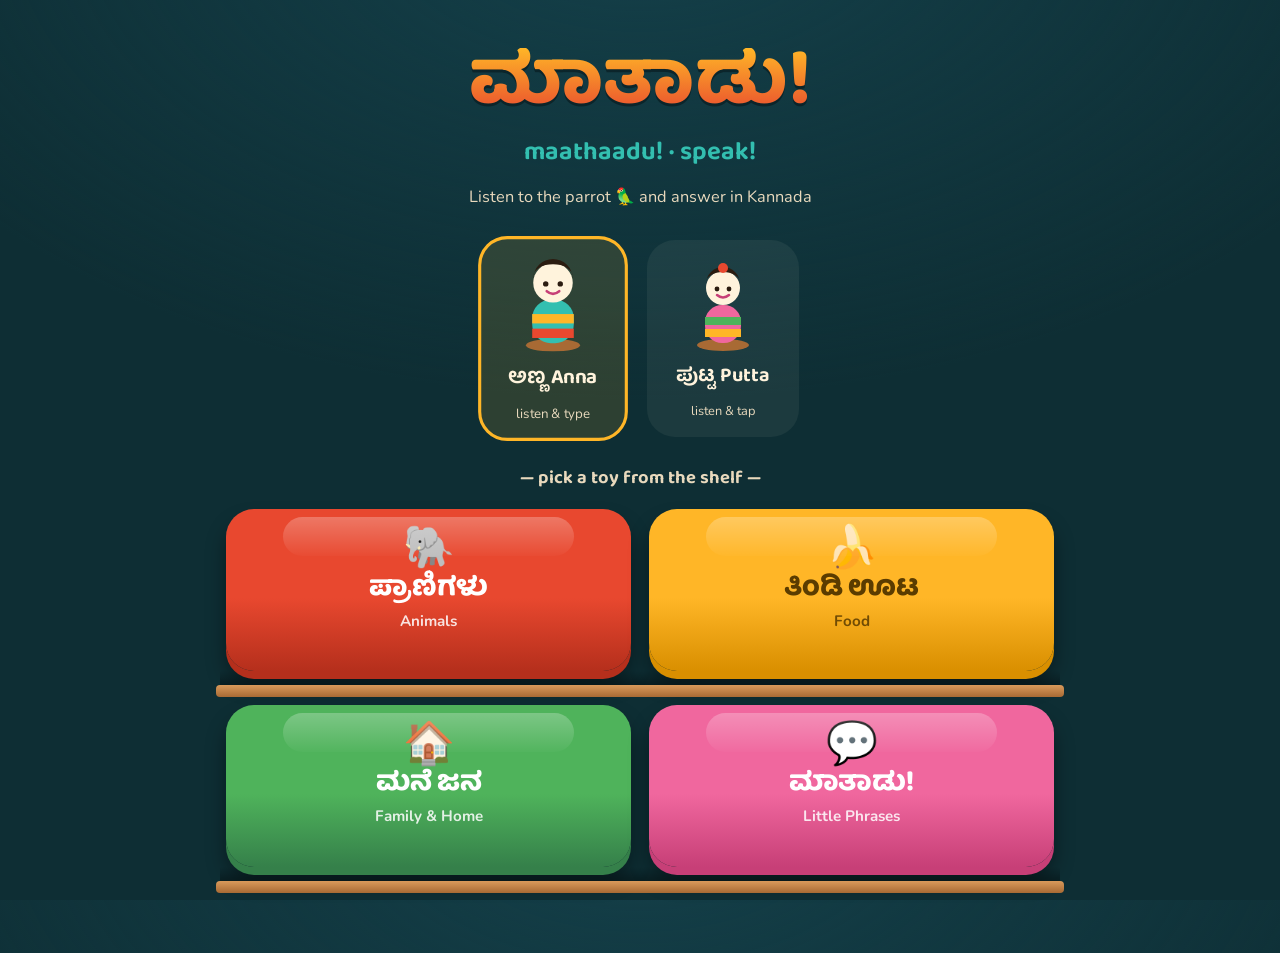
==== index.html @ 9b04b463 "Maathaadu! — Kannada listening & speaking game for kids Channapatna-toy visual design, native Kannad" ====
<!DOCTYPE html>
<html lang="en">
<head>
<meta charset="UTF-8">
<meta name="viewport" content="width=device-width, initial-scale=1, viewport-fit=cover">
<meta name="apple-mobile-web-app-capable" content="yes">
<meta name="apple-mobile-web-app-status-bar-style" content="black-translucent">
<meta name="theme-color" content="#0e2e34">
<title>ಮಾತಾಡು! Maathaadu! — speak Kannada</title>
<link rel="icon" href="data:image/svg+xml,%3Csvg xmlns='http://www.w3.org/2000/svg' viewBox='0 0 100 100'%3E%3Ccircle cx='50' cy='50' r='46' fill='%234fb35b'/%3E%3Ccircle cx='50' cy='42' r='24' fill='%23e8482f'/%3E%3Ccircle cx='58' cy='38' r='5' fill='%23fff'/%3E%3Cpath d='M70 44 L88 50 L70 56 Z' fill='%23ffb627'/%3E%3C/svg%3E">
<link rel="preconnect" href="https://fonts.googleapis.com">
<link rel="preconnect" href="https://fonts.gstatic.com" crossorigin>
<link href="https://fonts.googleapis.com/css2?family=Baloo+Tamma+2:wght@500;700;800&family=Nunito:wght@600;700;800&display=swap" rel="stylesheet">
<link rel="stylesheet" href="css/style.css">
</head>
<body>

<!-- ======================= HOME ======================= -->
<section id="screen-home" class="screen active">
  <div class="wrap">
    <header class="masthead">
      <h1 class="kn-title">ಮಾತಾಡು!</h1>
      <div class="en-title">maathaadu! · speak!</div>
      <p class="tagline">Listen to the parrot 🦜 and answer in Kannada</p>
    </header>

    <div class="players" id="players">
      <button class="player" data-player="anna" aria-label="Play as Anna, listen and type">
        <svg class="doll" viewBox="0 0 74 92" aria-hidden="true">
          <ellipse cx="37" cy="86" rx="26" ry="6" fill="#a86a34"/>
          <rect x="17" y="42" width="40" height="42" rx="18" fill="#33bfb0"/>
          <rect x="17" y="56" width="40" height="9" fill="#ffb627"/>
          <rect x="17" y="70" width="40" height="9" fill="#e8482f"/>
          <circle cx="37" cy="26" r="19" fill="#fff3dc"/>
          <path d="M18 22 a19 19 0 0 1 38 0 l0 -2 a19 12 0 0 0 -38 0 Z" fill="#2b1c10"/>
          <circle cx="30" cy="27" r="2.6" fill="#2b1c10"/>
          <circle cx="44" cy="27" r="2.6" fill="#2b1c10"/>
          <path d="M31 34 q6 5 12 0" stroke="#c73f77" stroke-width="2.5" fill="none" stroke-linecap="round"/>
        </svg>
        <span class="pname">ಅಣ್ಣ Anna</span>
        <span class="pmode">listen &amp; type</span>
      </button>
      <button class="player" data-player="putta" aria-label="Play as Putta, listen and tap">
        <svg class="doll" viewBox="0 0 74 92" aria-hidden="true">
          <ellipse cx="37" cy="86" rx="26" ry="6" fill="#a86a34"/>
          <rect x="19" y="46" width="36" height="38" rx="17" fill="#f0679e"/>
          <rect x="19" y="58" width="36" height="8" fill="#4fb35b"/>
          <rect x="19" y="70" width="36" height="8" fill="#ffb627"/>
          <circle cx="37" cy="29" r="17" fill="#fff3dc"/>
          <path d="M20 25 a17 17 0 0 1 34 0 l0 -2 a17 10 0 0 0 -34 0 Z" fill="#2b1c10"/>
          <circle cx="37" cy="9" r="5" fill="#e8482f"/>
          <circle cx="31" cy="30" r="2.4" fill="#2b1c10"/>
          <circle cx="43" cy="30" r="2.4" fill="#2b1c10"/>
          <path d="M31 36 q6 5 12 0" stroke="#c73f77" stroke-width="2.5" fill="none" stroke-linecap="round"/>
        </svg>
        <span class="pname">ಪುಟ್ಟ Putta</span>
        <span class="pmode">listen &amp; tap</span>
      </button>
    </div>

    <h2 class="shelf-title">— pick a toy from the shelf —</h2>
    <div class="shelves" id="shelves"></div>
  </div>
</section>

<!-- ======================= LESSON ======================= -->
<section id="screen-lesson" class="screen">
  <div class="wrap">
    <div class="lesson-top">
      <button class="backbtn" id="btn-back" aria-label="Back to shelf">←</button>
      <div class="lesson-name" id="lesson-name"></div>
      <button class="mode-toggle" id="btn-mode" aria-label="Switch answer mode">⌨️</button>
    </div>

    <div class="peg-wrap" aria-hidden="true">
      <svg id="peg" viewBox="0 0 160 120"></svg>
    </div>

    <div class="stage">
      <button class="parrot-btn" id="btn-parrot" aria-label="Play the Kannada word">
        <svg viewBox="0 0 200 190" aria-hidden="true">
          <!-- Channapatna-style lacquered parrot -->
          <ellipse cx="100" cy="176" rx="56" ry="10" fill="rgba(0,0,0,.3)"/>
          <rect x="56" y="150" width="88" height="20" rx="10" fill="#a86a34"/>
          <rect x="64" y="142" width="72" height="14" rx="7" fill="#d99a5b"/>
          <path d="M100 30 C 60 30 44 70 48 108 C 51 138 72 156 100 156 C 128 156 149 138 152 108 C 156 70 140 30 100 30 Z" fill="#4fb35b"/>
          <path d="M52 96 C 66 88 134 88 148 96 L 148 108 C 134 100 66 100 52 108 Z" fill="#ffb627"/>
          <path d="M60 124 C 76 116 124 116 140 124 L 139 134 C 124 127 76 127 61 134 Z" fill="#e8482f"/>
          <circle cx="100" cy="56" r="34" fill="#4fb35b"/>
          <circle cx="100" cy="56" r="34" fill="url(#gloss)" opacity=".35"/>
          <circle cx="108" cy="48" r="6.5" fill="#fff3dc"/>
          <circle cx="110" cy="48" r="3.2" fill="#2b1c10"/>
          <path d="M124 46 C 152 40 168 52 162 66 C 150 76 130 66 122 58 Z" fill="#e8482f"/>
          <path d="M126 60 C 146 66 154 72 149 80 C 138 84 126 72 122 64 Z" fill="#ffb627"/>
          <path d="M64 90 C 46 108 46 132 58 142 C 70 146 78 134 76 118 Z" fill="#33bfb0"/>
          <circle cx="100" cy="20" r="8" fill="#e8482f"/>
          <rect x="97" y="24" width="6" height="12" rx="3" fill="#a86a34"/>
          <defs>
            <radialGradient id="gloss" cx=".35" cy=".25" r=".8">
              <stop offset="0" stop-color="#fff"/>
              <stop offset="1" stop-color="#fff" stop-opacity="0"/>
            </radialGradient>
          </defs>
        </svg>
      </button>
      <div class="hint-listen" id="listen-hint">tap the parrot to hear it 🔊</div>
      <div class="audio-row">
        <button class="toybtn turq small" id="btn-again">🔊 again</button>
        <button class="toybtn ivory small" id="btn-slow">🐢 slow</button>
        <button class="toybtn yellow small" id="btn-hint">💡 hint</button>
      </div>
    </div>

    <div class="answer-area" id="answer-area">
      <div class="type-row" id="type-row">
        <input class="answer-input" id="answer-input" type="text"
               autocomplete="off" autocorrect="off" autocapitalize="off" spellcheck="false"
               placeholder="type what you hear…" aria-label="Type the Kannada word in English letters">
        <button class="toybtn green" id="btn-check">Check ✓</button>
      </div>
      <div class="choices" id="choices"></div>
      <div class="feedback" id="feedback" role="status"></div>
      <div id="reveal-slot"></div>
    </div>
  </div>
</section>

<!-- ======================= COMPLETE ======================= -->
<section id="screen-complete" class="screen">
  <div class="wrap complete-stage">
    <div class="done-doll">
      <svg viewBox="0 0 160 220" aria-hidden="true">
        <ellipse cx="80" cy="210" rx="52" ry="9" fill="rgba(0,0,0,.3)"/>
        <rect x="40" y="192" width="80" height="18" rx="9" fill="#a86a34"/>
        <ellipse cx="80" cy="182" rx="52" ry="16" fill="#e8482f"/>
        <ellipse cx="80" cy="158" rx="46" ry="15" fill="#ffb627"/>
        <ellipse cx="80" cy="136" rx="40" ry="14" fill="#4fb35b"/>
        <ellipse cx="80" cy="116" rx="34" ry="13" fill="#33bfb0"/>
        <ellipse cx="80" cy="98"  rx="28" ry="12" fill="#f0679e"/>
        <circle cx="80" cy="62" r="30" fill="#fff3dc"/>
        <path d="M50 56 a30 30 0 0 1 60 0 l0 -4 a30 18 0 0 0 -60 0 Z" fill="#2b1c10"/>
        <circle cx="80" cy="26" r="7" fill="#e8482f"/>
        <circle cx="69" cy="63" r="3.4" fill="#2b1c10"/>
        <circle cx="91" cy="63" r="3.4" fill="#2b1c10"/>
        <path d="M70 74 q10 8 20 0" stroke="#c73f77" stroke-width="3" fill="none" stroke-linecap="round"/>
        <circle cx="61" cy="70" r="4" fill="#f0679e" opacity=".6"/>
        <circle cx="99" cy="70" r="4" fill="#f0679e" opacity=".6"/>
      </svg>
    </div>
    <h2 id="done-title">ಭೇಷ್! Bhesh!</h2>
    <div class="done-sub" id="done-sub"></div>
    <div class="done-stars" id="done-stars"></div>
    <div class="complete-actions">
      <button class="toybtn turq" id="btn-replay">🔁 play again</button>
      <button class="toybtn yellow" id="btn-home">🏠 toy shelf</button>
    </div>
  </div>
</section>

<div class="confetti" id="confetti"></div>

<script src="js/lessons.js"></script>
<script src="js/app.js"></script>
</body>
</html>
---- css/style.css ----
/* ==========================================================================
   Maathaadu! — Channapatna toy design system
   Palette drawn from Karnataka's lacquered wooden toys:
   vermilion, marigold, leaf green, lac pink, turquoise on turned ivory wood,
   set on a deep teal toy-shop night.
   ========================================================================== */

:root {
  --night:      #0e2e34;   /* toy-shop backdrop */
  --night-soft: #14404a;
  --red:        #e8482f;   /* lacquer vermilion */
  --red-deep:   #b52f1c;
  --yellow:     #ffb627;   /* marigold */
  --yellow-deep:#d98f00;
  --green:      #4fb35b;   /* leaf */
  --green-deep: #35804a;
  --pink:       #f0679e;   /* lac pink */
  --pink-deep:  #c73f77;
  --turq:       #33bfb0;   /* turquoise */
  --turq-deep:  #1f8d82;
  --ivory:      #fff3dc;   /* unlacquered turned wood */
  --ivory-dim:  #e8d9bd;
  --wood:       #d99a5b;
  --wood-deep:  #a86a34;

  --display: "Baloo Tamma 2", "Nunito", sans-serif;
  --body: "Nunito", "Baloo Tamma 2", sans-serif;

  --radius-toy: 28px;
}

* { margin: 0; padding: 0; box-sizing: border-box; }

html { height: 100%; }

body {
  min-height: 100%;
  font-family: var(--body);
  color: var(--ivory);
  background:
    radial-gradient(1200px 700px at 50% -10%, var(--night-soft), transparent 70%),
    var(--night);
  -webkit-text-size-adjust: 100%;
  -webkit-tap-highlight-color: transparent;
  overscroll-behavior: none;
}

button {
  font-family: inherit;
  border: none;
  cursor: pointer;
  -webkit-user-select: none;
  user-select: none;
  touch-action: manipulation;
}

.screen { display: none; }
.screen.active { display: block; }

.wrap {
  max-width: 880px;
  margin: 0 auto;
  padding: 20px 20px 60px;
}

/* --------------------------------------------------------------------------
   Toy buttons — glossy lacquer with a turned-wood base edge
   -------------------------------------------------------------------------- */

.toybtn {
  position: relative;
  display: inline-flex;
  align-items: center;
  justify-content: center;
  gap: 10px;
  min-height: 60px;
  padding: 10px 28px;
  border-radius: 999px;
  font-family: var(--display);
  font-size: 1.35rem;
  font-weight: 700;
  color: #fff;
  text-shadow: 0 1px 2px rgba(0,0,0,.25);
  transition: transform .08s ease, box-shadow .08s ease, filter .15s ease;
  overflow: hidden;
}
.toybtn::after {           /* gloss stripe, like light on lacquer */
  content: "";
  position: absolute;
  top: 6px; left: 12%; right: 12%;
  height: 34%;
  border-radius: 999px;
  background: linear-gradient(rgba(255,255,255,.55), rgba(255,255,255,.06));
  pointer-events: none;
}
.toybtn:active { transform: translateY(5px); }

.toybtn.red    { background: linear-gradient(var(--red) 60%, var(--red-deep));      box-shadow: 0 6px 0 var(--red-deep),    0 10px 18px rgba(0,0,0,.35); }
.toybtn.yellow { background: linear-gradient(var(--yellow) 60%, var(--yellow-deep)); box-shadow: 0 6px 0 var(--yellow-deep), 0 10px 18px rgba(0,0,0,.35); color: #5b3c00; text-shadow: none; }
.toybtn.green  { background: linear-gradient(var(--green) 60%, var(--green-deep));   box-shadow: 0 6px 0 var(--green-deep),  0 10px 18px rgba(0,0,0,.35); }
.toybtn.pink   { background: linear-gradient(var(--pink) 60%, var(--pink-deep));     box-shadow: 0 6px 0 var(--pink-deep),   0 10px 18px rgba(0,0,0,.35); }
.toybtn.turq   { background: linear-gradient(var(--turq) 60%, var(--turq-deep));     box-shadow: 0 6px 0 var(--turq-deep),   0 10px 18px rgba(0,0,0,.35); }
.toybtn.ivory  { background: linear-gradient(var(--ivory) 60%, var(--ivory-dim));    box-shadow: 0 6px 0 var(--wood),        0 10px 18px rgba(0,0,0,.35); color: #6b4a1f; text-shadow: none; }

.toybtn:active { box-shadow: 0 1px 0 rgba(0,0,0,.4), 0 4px 8px rgba(0,0,0,.3); }

.toybtn.small { min-height: 48px; font-size: 1.05rem; padding: 6px 20px; }

/* --------------------------------------------------------------------------
   Home screen
   -------------------------------------------------------------------------- */

.masthead { text-align: center; padding: 28px 0 6px; }

.masthead .kn-title {
  font-family: var(--display);
  font-size: clamp(3rem, 10vw, 4.6rem);
  font-weight: 800;
  line-height: 1.1;
  letter-spacing: .01em;
  background: linear-gradient(180deg, var(--yellow), var(--red) 85%);
  -webkit-background-clip: text;
  background-clip: text;
  color: transparent;
  filter: drop-shadow(0 3px 0 rgba(0,0,0,.35));
}
.masthead .en-title {
  font-family: var(--display);
  font-size: clamp(1.2rem, 4vw, 1.6rem);
  font-weight: 700;
  color: var(--turq);
  margin-top: 2px;
}
.masthead .tagline {
  color: var(--ivory-dim);
  font-size: 1.02rem;
  margin-top: 10px;
}

/* player picker — two little turned-wood dolls */
.players {
  display: flex;
  justify-content: center;
  gap: 22px;
  margin: 26px 0 8px;
}
.player {
  display: flex;
  flex-direction: column;
  align-items: center;
  gap: 8px;
  padding: 16px 26px 14px;
  border-radius: var(--radius-toy);
  background: rgba(255,243,220,.06);
  border: 3px solid transparent;
  color: var(--ivory);
  transition: transform .1s ease, border-color .15s ease, background .15s ease;
}
.player .doll { width: 74px; height: 92px; }
.player .pname {
  font-family: var(--display);
  font-size: 1.25rem;
  font-weight: 700;
}
.player .pmode { font-size: .8rem; color: var(--ivory-dim); }
.player.selected { border-color: var(--yellow); background: rgba(255,182,39,.13); transform: scale(1.04); }
.player:active { transform: scale(.97); }

/* lesson shelf */
.shelf-title {
  font-family: var(--display);
  font-size: 1.15rem;
  font-weight: 700;
  color: var(--ivory-dim);
  text-align: center;
  margin: 26px 0 14px;
}

.shelves { display: flex; flex-direction: column; gap: 8px; }

.shelf-row {
  display: grid;
  grid-template-columns: 1fr 1fr;
  gap: 18px;
  padding: 0 6px 14px;
  border-bottom: 12px solid var(--wood-deep);
  border-radius: 0 0 6px 6px;
  background: linear-gradient(transparent 92%, rgba(0,0,0,.35));
  position: relative;
}
.shelf-row::after {         /* front lip of the wooden shelf */
  content: "";
  position: absolute;
  left: -4px; right: -4px; bottom: -12px;
  height: 12px;
  border-radius: 4px;
  background: linear-gradient(var(--wood), var(--wood-deep));
}

.lesson-card {
  display: flex;
  flex-direction: column;
  align-items: center;
  gap: 4px;
  padding: 18px 12px 16px;
  border-radius: var(--radius-toy);
  color: #fff;
  position: relative;
  overflow: hidden;
  transition: transform .1s ease;
  min-height: 150px;
  justify-content: center;
}
.lesson-card::after {
  content: "";
  position: absolute;
  top: 8px; left: 14%; right: 14%;
  height: 24%;
  border-radius: 999px;
  background: linear-gradient(rgba(255,255,255,.26), rgba(255,255,255,.02));
  pointer-events: none;
}
.lesson-card:active { transform: scale(.97); }

.lesson-card.red    { background: linear-gradient(var(--red) 55%, var(--red-deep));       box-shadow: 0 8px 0 var(--red-deep),    0 14px 20px rgba(0,0,0,.4); }
.lesson-card.yellow { background: linear-gradient(var(--yellow) 55%, var(--yellow-deep)); box-shadow: 0 8px 0 var(--yellow-deep), 0 14px 20px rgba(0,0,0,.4); color: #5b3c00; }
.lesson-card.green  { background: linear-gradient(var(--green) 55%, var(--green-deep));   box-shadow: 0 8px 0 var(--green-deep),  0 14px 20px rgba(0,0,0,.4); }
.lesson-card.pink   { background: linear-gradient(var(--pink) 55%, var(--pink-deep));     box-shadow: 0 8px 0 var(--pink-deep),   0 14px 20px rgba(0,0,0,.4); }

.lesson-card .licon { font-size: 2.6rem; line-height: 1; }
.lesson-card .lkn {
  font-family: var(--display);
  font-size: 1.7rem;
  font-weight: 800;
  line-height: 1.25;
}
.lesson-card .len { font-size: .95rem; font-weight: 700; opacity: .85; }
.lesson-card .lstars { font-size: .95rem; letter-spacing: 2px; margin-top: 2px; min-height: 1.2em; }

/* --------------------------------------------------------------------------
   Lesson screen
   -------------------------------------------------------------------------- */

.lesson-top {
  display: flex;
  align-items: center;
  justify-content: space-between;
  gap: 12px;
  padding-top: 10px;
}
.lesson-top .lesson-name {
  font-family: var(--display);
  font-size: 1.5rem;
  font-weight: 800;
  text-align: center;
  flex: 1;
}
.backbtn {
  background: rgba(255,243,220,.1);
  color: var(--ivory);
  border-radius: 16px;
  min-width: 52px; min-height: 52px;
  font-size: 1.4rem;
}
.mode-toggle {
  background: rgba(255,243,220,.1);
  color: var(--ivory);
  border-radius: 16px;
  min-height: 52px;
  padding: 0 14px;
  font-size: .85rem;
  font-weight: 700;
}

/* the stacking-ring progress peg */
.peg-wrap {
  display: flex;
  justify-content: center;
  margin: 8px 0 0;
  min-height: 96px;
}
.peg-wrap svg { height: 96px; }

.ring { transform-origin: center; }
.ring.drop { animation: ringDrop .45s cubic-bezier(.2, 1.6, .4, 1) both; }
@keyframes ringDrop {
  from { transform: translateY(-70px); opacity: 0; }
  to   { transform: translateY(0);     opacity: 1; }
}

/* the speaking parrot */
.stage {
  display: flex;
  flex-direction: column;
  align-items: center;
  gap: 14px;
  margin-top: 6px;
}
.parrot-btn {
  background: none;
  padding: 8px;
  border-radius: 40px;
  transition: transform .1s ease;
}
.parrot-btn:active { transform: scale(.95); }
.parrot-btn svg { width: min(160px, 38vw); height: auto; display: block; }
.parrot-btn.talking svg { animation: bob .35s ease infinite alternate; }
@keyframes bob {
  from { transform: rotate(-2.5deg) translateY(0); }
  to   { transform: rotate(2.5deg) translateY(-5px); }
}
.stage .hint-listen {
  font-size: 1rem;
  color: var(--ivory-dim);
  font-weight: 700;
}

.audio-row { display: flex; gap: 14px; }

/* type mode */
.answer-area { margin-top: 20px; display: flex; flex-direction: column; align-items: center; gap: 16px; }

.type-row { display: flex; gap: 12px; width: 100%; max-width: 560px; }
.answer-input {
  flex: 1;
  min-height: 64px;
  border: 4px solid var(--turq);
  border-radius: 20px;
  background: var(--ivory);
  color: #34281a;
  font-family: var(--display);
  font-size: 1.5rem;
  font-weight: 700;
  text-align: center;
  outline: none;
}
.answer-input:focus { border-color: var(--yellow); }
.answer-input.shake { animation: shake .4s ease; border-color: var(--red); }
@keyframes shake {
  20%, 60% { transform: translateX(-8px); }
  40%, 80% { transform: translateX(8px); }
}

.feedback {
  min-height: 1.6em;
  font-family: var(--display);
  font-size: 1.2rem;
  font-weight: 700;
  text-align: center;
}
.feedback.good { color: var(--green); }
.feedback.close { color: var(--yellow); }
.feedback.bad { color: var(--pink); }

/* tap mode */
.choices {
  display: grid;
  grid-template-columns: repeat(2, minmax(130px, 210px));
  gap: 18px;
  justify-content: center;
  margin-top: 8px;
}
@media (min-width: 720px) {
  .choices { grid-template-columns: repeat(4, minmax(120px, 190px)); }
}
.choice {
  min-height: 110px;
  border-radius: var(--radius-toy);
  background: linear-gradient(var(--ivory) 60%, var(--ivory-dim));
  box-shadow: 0 7px 0 var(--wood), 0 12px 18px rgba(0,0,0,.35);
  font-size: 3.2rem;
  position: relative;
  overflow: hidden;
  transition: transform .1s ease, box-shadow .1s ease;
}
.choice::after {
  content: "";
  position: absolute;
  top: 6px; left: 16%; right: 16%;
  height: 26%;
  border-radius: 999px;
  background: linear-gradient(rgba(255,255,255,.75), rgba(255,255,255,.05));
  pointer-events: none;
}
.choice:active { transform: translateY(5px); box-shadow: 0 2px 0 var(--wood), 0 6px 10px rgba(0,0,0,.3); }
.choice.correct { background: linear-gradient(var(--green) 60%, var(--green-deep)); box-shadow: 0 7px 0 var(--green-deep), 0 12px 18px rgba(0,0,0,.35); }
.choice.wrong { background: linear-gradient(var(--pink) 60%, var(--pink-deep)); box-shadow: 0 7px 0 var(--pink-deep), 0 12px 18px rgba(0,0,0,.35); animation: shake .4s ease; }

/* reveal card */
.reveal {
  margin-top: 20px;
  width: 100%;
  max-width: 560px;
  margin-left: auto;
  margin-right: auto;
  background: var(--ivory);
  color: #34281a;
  border-radius: var(--radius-toy);
  box-shadow: 0 8px 0 var(--wood), 0 16px 26px rgba(0,0,0,.4);
  padding: 24px 20px 20px;
  text-align: center;
  animation: popIn .35s cubic-bezier(.2, 1.5, .4, 1) both;
}
@keyframes popIn {
  from { transform: scale(.7); opacity: 0; }
  to   { transform: scale(1);  opacity: 1; }
}
.reveal .r-emoji { font-size: 3.4rem; line-height: 1.2; }
.reveal .r-kn {
  font-family: var(--display);
  font-size: 2.4rem;
  font-weight: 800;
  color: var(--red-deep);
  line-height: 1.3;
}
.reveal .r-tr {
  font-family: var(--display);
  font-size: 1.4rem;
  font-weight: 700;
  color: var(--turq-deep);
}
.reveal .r-en { font-size: 1.05rem; font-weight: 700; color: #7a6444; margin-top: 2px; }
.reveal .r-actions {
  display: flex;
  flex-wrap: wrap;
  justify-content: center;
  gap: 12px;
  margin-top: 18px;
}

/* echo (say it!) row */
.echo-note { font-size: .9rem; color: #7a6444; margin-top: 10px; font-weight: 700; }
.echo-note.recording { color: var(--red-deep); animation: pulse 1s ease infinite; }
@keyframes pulse { 50% { opacity: .45; } }

/* --------------------------------------------------------------------------
   Completion screen
   -------------------------------------------------------------------------- */

.complete-stage {
  text-align: center;
  padding-top: 30px;
  display: flex;
  flex-direction: column;
  align-items: center;
  gap: 18px;
}
.complete-stage .done-doll svg { height: 200px; animation: dollWiggle 1.2s ease infinite alternate; }
@keyframes dollWiggle {
  from { transform: rotate(-3deg); }
  to   { transform: rotate(3deg); }
}
.complete-stage h2 {
  font-family: var(--display);
  font-size: 2.2rem;
  font-weight: 800;
  color: var(--yellow);
}
.complete-stage .done-sub { color: var(--ivory-dim); font-size: 1.05rem; font-weight: 700; }
.complete-stage .done-stars { font-size: 2.2rem; letter-spacing: 6px; }
.complete-actions { display: flex; gap: 14px; flex-wrap: wrap; justify-content: center; }

/* confetti */
.confetti {
  position: fixed;
  inset: 0;
  pointer-events: none;
  overflow: hidden;
  z-index: 50;
}
.confetti i {
  position: absolute;
  top: -20px;
  width: 12px; height: 18px;
  border-radius: 4px;
  animation: fall linear both;
}
@keyframes fall {
  to { transform: translateY(110vh) rotate(720deg); }
}

/* --------------------------------------------------------------------------
   Responsive & accessibility
   -------------------------------------------------------------------------- */

@media (max-width: 560px) {
  .wrap { padding: 14px 14px 50px; }
  .shelf-row { grid-template-columns: 1fr; }
  .choices { grid-template-columns: repeat(2, 1fr); width: 100%; }
  .type-row { flex-direction: column; }
  .players { gap: 12px; }
}

@media (min-width: 561px) and (max-width: 900px) {
  .shelf-row { grid-template-columns: 1fr 1fr; }
}

:focus-visible { outline: 4px solid var(--yellow); outline-offset: 3px; }

@media (prefers-reduced-motion: reduce) {
  *, *::before, *::after {
    animation-duration: .01ms !important;
    animation-iteration-count: 1 !important;
    transition-duration: .01ms !important;
  }
}
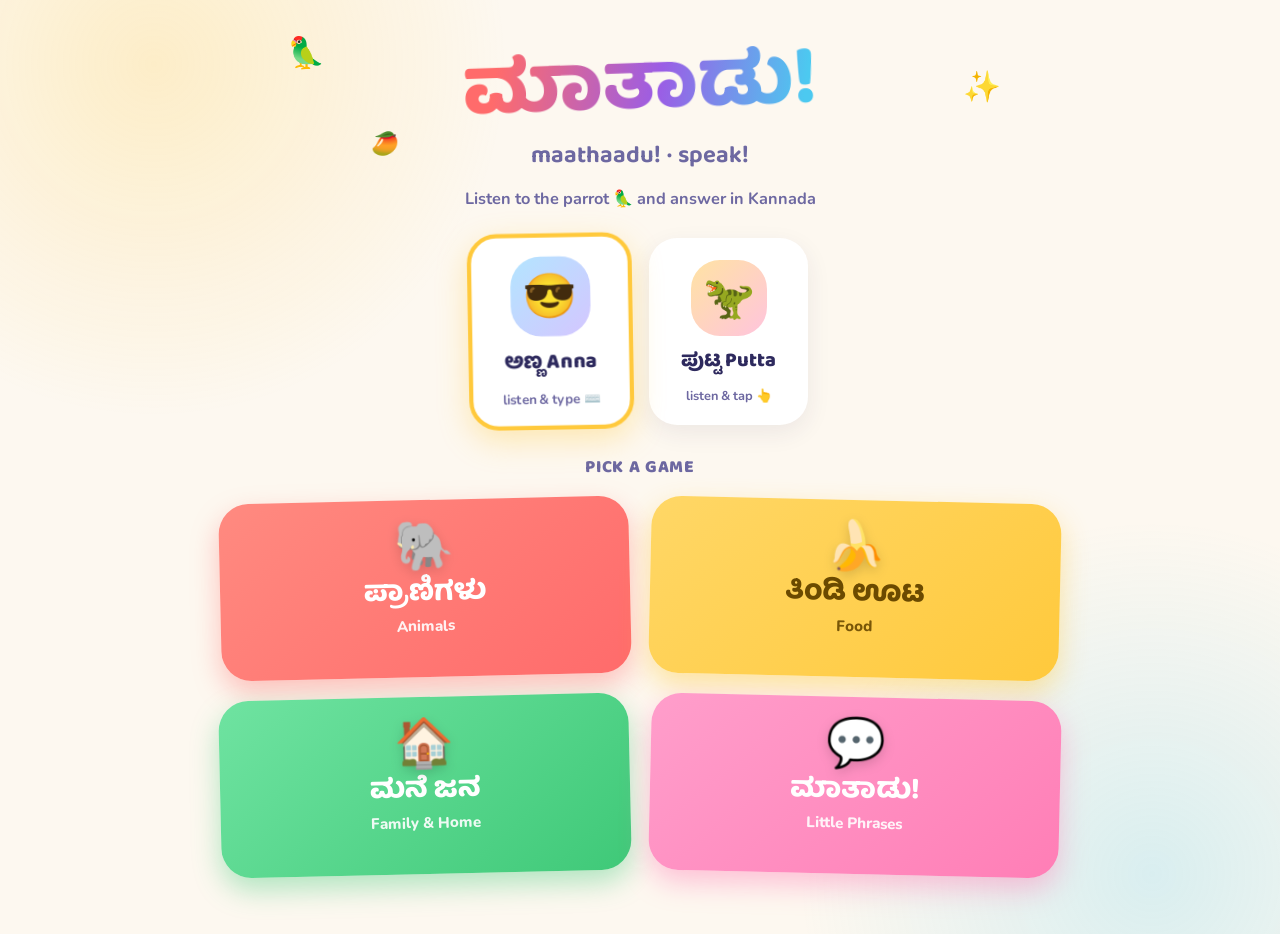
==== commit b9adb502: "Redesign: candy-pop modern look (flat, squishy, kawaii parrot) Replaces the skeuomorphic lacquer/woo" ====
--- a/index.html
+++ b/index.html
@@ -4,10 +4,10 @@
 <meta charset="UTF-8">
 <meta name="viewport" content="width=device-width, initial-scale=1, viewport-fit=cover">
 <meta name="apple-mobile-web-app-capable" content="yes">
-<meta name="apple-mobile-web-app-status-bar-style" content="black-translucent">
-<meta name="theme-color" content="#0e2e34">
+<meta name="apple-mobile-web-app-status-bar-style" content="default">
+<meta name="theme-color" content="#fdf8f0">
 <title>ಮಾತಾಡು! Maathaadu! — speak Kannada</title>
-<link rel="icon" href="data:image/svg+xml,%3Csvg xmlns='http://www.w3.org/2000/svg' viewBox='0 0 100 100'%3E%3Ccircle cx='50' cy='50' r='46' fill='%234fb35b'/%3E%3Ccircle cx='50' cy='42' r='24' fill='%23e8482f'/%3E%3Ccircle cx='58' cy='38' r='5' fill='%23fff'/%3E%3Cpath d='M70 44 L88 50 L70 56 Z' fill='%23ffb627'/%3E%3C/svg%3E">
+<link rel="icon" href="data:image/svg+xml,%3Csvg xmlns='http://www.w3.org/2000/svg' viewBox='0 0 100 100'%3E%3Ccircle cx='50' cy='52' r='44' fill='%2358cc7a'/%3E%3Ccircle cx='38' cy='44' r='13' fill='%23fff'/%3E%3Ccircle cx='41' cy='46' r='6' fill='%232e2a5e'/%3E%3Ccircle cx='62' cy='44' r='13' fill='%23fff'/%3E%3Ccircle cx='59' cy='46' r='6' fill='%232e2a5e'/%3E%3Cpath d='M42 62 C42 57 58 57 58 62 C58 70 52 75 50 75 C48 75 42 70 42 62Z' fill='%23ffa62b'/%3E%3C/svg%3E">
 <link rel="preconnect" href="https://fonts.googleapis.com">
 <link rel="preconnect" href="https://fonts.gstatic.com" crossorigin>
 <link href="https://fonts.googleapis.com/css2?family=Baloo+Tamma+2:wght@500;700;800&family=Nunito:wght@600;700;800&display=swap" rel="stylesheet">
@@ -19,6 +19,9 @@
 <section id="screen-home" class="screen active">
   <div class="wrap">
     <header class="masthead">
+      <span class="float-emoji fe1">🦜</span>
+      <span class="float-emoji fe2">✨</span>
+      <span class="float-emoji fe3">🥭</span>
       <h1 class="kn-title">ಮಾತಾಡು!</h1>
       <div class="en-title">maathaadu! · speak!</div>
       <p class="tagline">Listen to the parrot 🦜 and answer in Kannada</p>
@@ -26,40 +29,19 @@
 
     <div class="players" id="players">
       <button class="player" data-player="anna" aria-label="Play as Anna, listen and type">
-        <svg class="doll" viewBox="0 0 74 92" aria-hidden="true">
-          <ellipse cx="37" cy="86" rx="26" ry="6" fill="#a86a34"/>
-          <rect x="17" y="42" width="40" height="42" rx="18" fill="#33bfb0"/>
-          <rect x="17" y="56" width="40" height="9" fill="#ffb627"/>
-          <rect x="17" y="70" width="40" height="9" fill="#e8482f"/>
-          <circle cx="37" cy="26" r="19" fill="#fff3dc"/>
-          <path d="M18 22 a19 19 0 0 1 38 0 l0 -2 a19 12 0 0 0 -38 0 Z" fill="#2b1c10"/>
-          <circle cx="30" cy="27" r="2.6" fill="#2b1c10"/>
-          <circle cx="44" cy="27" r="2.6" fill="#2b1c10"/>
-          <path d="M31 34 q6 5 12 0" stroke="#c73f77" stroke-width="2.5" fill="none" stroke-linecap="round"/>
-        </svg>
+        <span class="avatar">😎</span>
         <span class="pname">ಅಣ್ಣ Anna</span>
-        <span class="pmode">listen &amp; type</span>
+        <span class="pmode">listen &amp; type ⌨️</span>
       </button>
       <button class="player" data-player="putta" aria-label="Play as Putta, listen and tap">
-        <svg class="doll" viewBox="0 0 74 92" aria-hidden="true">
-          <ellipse cx="37" cy="86" rx="26" ry="6" fill="#a86a34"/>
-          <rect x="19" y="46" width="36" height="38" rx="17" fill="#f0679e"/>
-          <rect x="19" y="58" width="36" height="8" fill="#4fb35b"/>
-          <rect x="19" y="70" width="36" height="8" fill="#ffb627"/>
-          <circle cx="37" cy="29" r="17" fill="#fff3dc"/>
-          <path d="M20 25 a17 17 0 0 1 34 0 l0 -2 a17 10 0 0 0 -34 0 Z" fill="#2b1c10"/>
-          <circle cx="37" cy="9" r="5" fill="#e8482f"/>
-          <circle cx="31" cy="30" r="2.4" fill="#2b1c10"/>
-          <circle cx="43" cy="30" r="2.4" fill="#2b1c10"/>
-          <path d="M31 36 q6 5 12 0" stroke="#c73f77" stroke-width="2.5" fill="none" stroke-linecap="round"/>
-        </svg>
+        <span class="avatar">🦖</span>
         <span class="pname">ಪುಟ್ಟ Putta</span>
-        <span class="pmode">listen &amp; tap</span>
+        <span class="pmode">listen &amp; tap 👆</span>
       </button>
     </div>
 
-    <h2 class="shelf-title">— pick a toy from the shelf —</h2>
-    <div class="shelves" id="shelves"></div>
+    <h2 class="shelf-title">PICK A GAME</h2>
+    <div class="lessons" id="lessons"></div>
   </div>
 </section>
 
@@ -72,35 +54,43 @@
       <button class="mode-toggle" id="btn-mode" aria-label="Switch answer mode">⌨️</button>
     </div>
 
-    <div class="peg-wrap" aria-hidden="true">
-      <svg id="peg" viewBox="0 0 160 120"></svg>
+    <div class="progress-wrap" aria-hidden="true">
+      <div class="progress" id="progress"></div>
+      <div class="pcount" id="pcount"></div>
     </div>
 
     <div class="stage">
       <button class="parrot-btn" id="btn-parrot" aria-label="Play the Kannada word">
-        <svg viewBox="0 0 200 190" aria-hidden="true">
-          <!-- Channapatna-style lacquered parrot -->
-          <ellipse cx="100" cy="176" rx="56" ry="10" fill="rgba(0,0,0,.3)"/>
-          <rect x="56" y="150" width="88" height="20" rx="10" fill="#a86a34"/>
-          <rect x="64" y="142" width="72" height="14" rx="7" fill="#d99a5b"/>
-          <path d="M100 30 C 60 30 44 70 48 108 C 51 138 72 156 100 156 C 128 156 149 138 152 108 C 156 70 140 30 100 30 Z" fill="#4fb35b"/>
-          <path d="M52 96 C 66 88 134 88 148 96 L 148 108 C 134 100 66 100 52 108 Z" fill="#ffb627"/>
-          <path d="M60 124 C 76 116 124 116 140 124 L 139 134 C 124 127 76 127 61 134 Z" fill="#e8482f"/>
-          <circle cx="100" cy="56" r="34" fill="#4fb35b"/>
-          <circle cx="100" cy="56" r="34" fill="url(#gloss)" opacity=".35"/>
-          <circle cx="108" cy="48" r="6.5" fill="#fff3dc"/>
-          <circle cx="110" cy="48" r="3.2" fill="#2b1c10"/>
-          <path d="M124 46 C 152 40 168 52 162 66 C 150 76 130 66 122 58 Z" fill="#e8482f"/>
-          <path d="M126 60 C 146 66 154 72 149 80 C 138 84 126 72 122 64 Z" fill="#ffb627"/>
-          <path d="M64 90 C 46 108 46 132 58 142 C 70 146 78 134 76 118 Z" fill="#33bfb0"/>
-          <circle cx="100" cy="20" r="8" fill="#e8482f"/>
-          <rect x="97" y="24" width="6" height="12" rx="3" fill="#a86a34"/>
-          <defs>
-            <radialGradient id="gloss" cx=".35" cy=".25" r=".8">
-              <stop offset="0" stop-color="#fff"/>
-              <stop offset="1" stop-color="#fff" stop-opacity="0"/>
-            </radialGradient>
-          </defs>
+        <svg viewBox="0 0 200 200" aria-hidden="true">
+          <!-- kawaii parrot, flat candy style -->
+          <ellipse cx="100" cy="188" rx="46" ry="8" fill="rgba(46,42,94,.08)"/>
+          <!-- head tuft -->
+          <ellipse cx="78" cy="30" rx="9" ry="15" fill="#ff6b6b" transform="rotate(-24 78 30)"/>
+          <ellipse cx="97" cy="24" rx="9" ry="16" fill="#ffc93c"/>
+          <ellipse cx="116" cy="30" rx="9" ry="15" fill="#9b5de5" transform="rotate(24 116 30)"/>
+          <!-- tail -->
+          <ellipse cx="52" cy="150" rx="14" ry="34" fill="#4cc9f0" transform="rotate(28 52 150)"/>
+          <!-- body -->
+          <path d="M100 32 C 58 32 42 74 44 116 C 46 156 68 182 100 182 C 132 182 154 156 156 116 C 158 74 142 32 100 32 Z" fill="#58cc7a"/>
+          <!-- belly -->
+          <ellipse cx="100" cy="134" rx="38" ry="42" fill="#c9f2d0"/>
+          <!-- wing -->
+          <ellipse cx="60" cy="112" rx="17" ry="30" fill="#3fae62" transform="rotate(12 60 112)"/>
+          <!-- eyes: big kawaii -->
+          <circle cx="82" cy="76" r="15" fill="#fff"/>
+          <circle cx="85" cy="78" r="7.5" fill="#2e2a5e"/>
+          <circle cx="88" cy="75" r="2.6" fill="#fff"/>
+          <circle cx="126" cy="76" r="15" fill="#fff"/>
+          <circle cx="123" cy="78" r="7.5" fill="#2e2a5e"/>
+          <circle cx="126" cy="75" r="2.6" fill="#fff"/>
+          <!-- blush -->
+          <circle cx="68" cy="96" r="6" fill="#ffb0c8" opacity=".8"/>
+          <circle cx="140" cy="96" r="6" fill="#ffb0c8" opacity=".8"/>
+          <!-- beak -->
+          <path d="M92 90 C 92 84 116 84 116 90 C 116 100 108 108 104 108 C 100 108 92 100 92 90 Z" fill="#ffa62b"/>
+          <!-- feet -->
+          <ellipse cx="86" cy="182" rx="10" ry="5" fill="#ffa62b"/>
+          <ellipse cx="114" cy="182" rx="10" ry="5" fill="#ffa62b"/>
         </svg>
       </button>
       <div class="hint-listen" id="listen-hint">tap the parrot to hear it 🔊</div>
@@ -128,25 +118,7 @@
 <!-- ======================= COMPLETE ======================= -->
 <section id="screen-complete" class="screen">
   <div class="wrap complete-stage">
-    <div class="done-doll">
-      <svg viewBox="0 0 160 220" aria-hidden="true">
-        <ellipse cx="80" cy="210" rx="52" ry="9" fill="rgba(0,0,0,.3)"/>
-        <rect x="40" y="192" width="80" height="18" rx="9" fill="#a86a34"/>
-        <ellipse cx="80" cy="182" rx="52" ry="16" fill="#e8482f"/>
-        <ellipse cx="80" cy="158" rx="46" ry="15" fill="#ffb627"/>
-        <ellipse cx="80" cy="136" rx="40" ry="14" fill="#4fb35b"/>
-        <ellipse cx="80" cy="116" rx="34" ry="13" fill="#33bfb0"/>
-        <ellipse cx="80" cy="98"  rx="28" ry="12" fill="#f0679e"/>
-        <circle cx="80" cy="62" r="30" fill="#fff3dc"/>
-        <path d="M50 56 a30 30 0 0 1 60 0 l0 -4 a30 18 0 0 0 -60 0 Z" fill="#2b1c10"/>
-        <circle cx="80" cy="26" r="7" fill="#e8482f"/>
-        <circle cx="69" cy="63" r="3.4" fill="#2b1c10"/>
-        <circle cx="91" cy="63" r="3.4" fill="#2b1c10"/>
-        <path d="M70 74 q10 8 20 0" stroke="#c73f77" stroke-width="3" fill="none" stroke-linecap="round"/>
-        <circle cx="61" cy="70" r="4" fill="#f0679e" opacity=".6"/>
-        <circle cx="99" cy="70" r="4" fill="#f0679e" opacity=".6"/>
-      </svg>
-    </div>
+    <div class="done-burst">🦜🎉</div>
     <h2 id="done-title">ಭೇಷ್! Bhesh!</h2>
     <div class="done-sub" id="done-sub"></div>
     <div class="done-stars" id="done-stars"></div>
--- a/css/style.css
+++ b/css/style.css
@@ -1,32 +1,29 @@
 /* ==========================================================================
-   Maathaadu! — Channapatna toy design system
-   Palette drawn from Karnataka's lacquered wooden toys:
-   vermilion, marigold, leaf green, lac pink, turquoise on turned ivory wood,
-   set on a deep teal toy-shop night.
+   Maathaadu! — candy-pop design system
+   Flat, bright, squishy. Big rounded shapes, springy motion, kawaii mascot.
    ========================================================================== */
 
 :root {
-  --night:      #0e2e34;   /* toy-shop backdrop */
-  --night-soft: #14404a;
-  --red:        #e8482f;   /* lacquer vermilion */
-  --red-deep:   #b52f1c;
-  --yellow:     #ffb627;   /* marigold */
-  --yellow-deep:#d98f00;
-  --green:      #4fb35b;   /* leaf */
-  --green-deep: #35804a;
-  --pink:       #f0679e;   /* lac pink */
-  --pink-deep:  #c73f77;
-  --turq:       #33bfb0;   /* turquoise */
-  --turq-deep:  #1f8d82;
-  --ivory:      #fff3dc;   /* unlacquered turned wood */
-  --ivory-dim:  #e8d9bd;
-  --wood:       #d99a5b;
-  --wood-deep:  #a86a34;
+  --paper:   #fdf8f0;   /* warm airy background */
+  --ink:     #2e2a5e;   /* deep blueberry text */
+  --ink-soft:#6d68a1;
+
+  --coral:   #ff6b6b;
+  --coral-dk:#e04f5f;
+  --sunny:   #ffc93c;
+  --sunny-dk:#e0a500;
+  --green:   #3fc978;
+  --green-dk:#2fa860;
+  --sky:     #4cc9f0;
+  --sky-dk:  #2ba3d4;
+  --bubble:  #ff7eb6;
+  --bubble-dk:#e75d9c;
+  --violet:  #9b5de5;
 
   --display: "Baloo Tamma 2", "Nunito", sans-serif;
   --body: "Nunito", "Baloo Tamma 2", sans-serif;
 
-  --radius-toy: 28px;
+  --spring: cubic-bezier(.34, 1.8, .4, 1);
 }
 
 * { margin: 0; padding: 0; box-sizing: border-box; }
@@ -36,14 +33,36 @@
 body {
   min-height: 100%;
   font-family: var(--body);
-  color: var(--ivory);
-  background:
-    radial-gradient(1200px 700px at 50% -10%, var(--night-soft), transparent 70%),
-    var(--night);
+  color: var(--ink);
+  background: var(--paper);
+  position: relative;
   -webkit-text-size-adjust: 100%;
   -webkit-tap-highlight-color: transparent;
   overscroll-behavior: none;
-}
+  overflow-x: hidden;
+}
+
+/* drifting pastel blobs */
+body::before, body::after {
+  content: "";
+  position: fixed;
+  z-index: -1;
+  width: 60vmax; height: 60vmax;
+  border-radius: 50%;
+  pointer-events: none;
+}
+body::before {
+  top: -25vmax; left: -18vmax;
+  background: radial-gradient(circle, rgba(255,201,60,.22), transparent 65%);
+  animation: drift1 16s ease-in-out infinite alternate;
+}
+body::after {
+  bottom: -28vmax; right: -20vmax;
+  background: radial-gradient(circle, rgba(76,201,240,.20), transparent 65%);
+  animation: drift2 19s ease-in-out infinite alternate;
+}
+@keyframes drift1 { to { transform: translate(6vmax, 4vmax) scale(1.1); } }
+@keyframes drift2 { to { transform: translate(-5vmax, -5vmax) scale(1.15); } }
 
 button {
   font-family: inherit;
@@ -64,178 +83,165 @@
 }
 
 /* --------------------------------------------------------------------------
-   Toy buttons — glossy lacquer with a turned-wood base edge
+   Squish buttons — flat candy clay
    -------------------------------------------------------------------------- */
 
 .toybtn {
-  position: relative;
   display: inline-flex;
   align-items: center;
   justify-content: center;
-  gap: 10px;
+  gap: 8px;
   min-height: 60px;
   padding: 10px 28px;
-  border-radius: 999px;
-  font-family: var(--display);
-  font-size: 1.35rem;
-  font-weight: 700;
+  border-radius: 22px;
+  font-family: var(--display);
+  font-size: 1.3rem;
+  font-weight: 800;
   color: #fff;
-  text-shadow: 0 1px 2px rgba(0,0,0,.25);
-  transition: transform .08s ease, box-shadow .08s ease, filter .15s ease;
-  overflow: hidden;
-}
-.toybtn::after {           /* gloss stripe, like light on lacquer */
-  content: "";
-  position: absolute;
-  top: 6px; left: 12%; right: 12%;
-  height: 34%;
-  border-radius: 999px;
-  background: linear-gradient(rgba(255,255,255,.55), rgba(255,255,255,.06));
-  pointer-events: none;
-}
-.toybtn:active { transform: translateY(5px); }
-
-.toybtn.red    { background: linear-gradient(var(--red) 60%, var(--red-deep));      box-shadow: 0 6px 0 var(--red-deep),    0 10px 18px rgba(0,0,0,.35); }
-.toybtn.yellow { background: linear-gradient(var(--yellow) 60%, var(--yellow-deep)); box-shadow: 0 6px 0 var(--yellow-deep), 0 10px 18px rgba(0,0,0,.35); color: #5b3c00; text-shadow: none; }
-.toybtn.green  { background: linear-gradient(var(--green) 60%, var(--green-deep));   box-shadow: 0 6px 0 var(--green-deep),  0 10px 18px rgba(0,0,0,.35); }
-.toybtn.pink   { background: linear-gradient(var(--pink) 60%, var(--pink-deep));     box-shadow: 0 6px 0 var(--pink-deep),   0 10px 18px rgba(0,0,0,.35); }
-.toybtn.turq   { background: linear-gradient(var(--turq) 60%, var(--turq-deep));     box-shadow: 0 6px 0 var(--turq-deep),   0 10px 18px rgba(0,0,0,.35); }
-.toybtn.ivory  { background: linear-gradient(var(--ivory) 60%, var(--ivory-dim));    box-shadow: 0 6px 0 var(--wood),        0 10px 18px rgba(0,0,0,.35); color: #6b4a1f; text-shadow: none; }
-
-.toybtn:active { box-shadow: 0 1px 0 rgba(0,0,0,.4), 0 4px 8px rgba(0,0,0,.3); }
-
-.toybtn.small { min-height: 48px; font-size: 1.05rem; padding: 6px 20px; }
+  transition: transform .18s var(--spring), box-shadow .18s ease;
+}
+.toybtn:active { transform: scale(.92); }
+
+.toybtn.red    { background: var(--coral);  box-shadow: 0 8px 20px rgba(255,107,107,.4),  inset 0 -4px 0 rgba(0,0,0,.12); }
+.toybtn.yellow { background: var(--sunny);  box-shadow: 0 8px 20px rgba(255,201,60,.45),  inset 0 -4px 0 rgba(0,0,0,.10); color: #6b4a00; }
+.toybtn.green  { background: var(--green);  box-shadow: 0 8px 20px rgba(63,201,120,.4),   inset 0 -4px 0 rgba(0,0,0,.12); }
+.toybtn.pink   { background: var(--bubble); box-shadow: 0 8px 20px rgba(255,126,182,.45), inset 0 -4px 0 rgba(0,0,0,.10); }
+.toybtn.turq   { background: var(--sky);    box-shadow: 0 8px 20px rgba(76,201,240,.45),  inset 0 -4px 0 rgba(0,0,0,.10); }
+.toybtn.ivory  { background: #fff;          box-shadow: 0 8px 20px rgba(46,42,94,.12),    inset 0 -4px 0 rgba(46,42,94,.08); color: var(--ink); }
+
+.toybtn.small { min-height: 50px; font-size: 1.05rem; padding: 6px 20px; border-radius: 18px; }
 
 /* --------------------------------------------------------------------------
-   Home screen
+   Home
    -------------------------------------------------------------------------- */
 
-.masthead { text-align: center; padding: 28px 0 6px; }
+.masthead { text-align: center; padding: 30px 0 4px; position: relative; }
 
 .masthead .kn-title {
   font-family: var(--display);
-  font-size: clamp(3rem, 10vw, 4.6rem);
+  font-size: clamp(3rem, 10vw, 4.8rem);
   font-weight: 800;
   line-height: 1.1;
-  letter-spacing: .01em;
-  background: linear-gradient(180deg, var(--yellow), var(--red) 85%);
+  display: inline-block;
+  transform: rotate(-2deg);
+  background: linear-gradient(100deg, var(--coral) 10%, var(--violet) 55%, var(--sky) 95%);
   -webkit-background-clip: text;
   background-clip: text;
   color: transparent;
-  filter: drop-shadow(0 3px 0 rgba(0,0,0,.35));
-}
+  animation: titlePop .7s var(--spring) both;
+}
+@keyframes titlePop { from { transform: rotate(-2deg) scale(.6); opacity: 0; } }
+
 .masthead .en-title {
   font-family: var(--display);
-  font-size: clamp(1.2rem, 4vw, 1.6rem);
+  font-size: clamp(1.1rem, 4vw, 1.5rem);
   font-weight: 700;
-  color: var(--turq);
+  color: var(--ink-soft);
   margin-top: 2px;
 }
 .masthead .tagline {
-  color: var(--ivory-dim);
+  color: var(--ink-soft);
   font-size: 1.02rem;
+  font-weight: 700;
   margin-top: 10px;
 }
 
-/* player picker — two little turned-wood dolls */
+.float-emoji {
+  position: absolute;
+  font-size: 1.9rem;
+  animation: floaty 3.5s ease-in-out infinite alternate;
+  pointer-events: none;
+}
+.float-emoji.fe1 { top: 12px; left: 8%; animation-delay: 0s; }
+.float-emoji.fe2 { top: 46px; right: 7%; animation-delay: -1.2s; }
+.float-emoji.fe3 { top: 108px; left: 18%; animation-delay: -2.1s; font-size: 1.4rem; }
+@keyframes floaty { from { transform: translateY(0) rotate(-8deg); } to { transform: translateY(-14px) rotate(8deg); } }
+
+/* player picker */
 .players {
   display: flex;
   justify-content: center;
-  gap: 22px;
-  margin: 26px 0 8px;
+  gap: 20px;
+  margin: 24px 0 8px;
 }
 .player {
   display: flex;
   flex-direction: column;
   align-items: center;
   gap: 8px;
-  padding: 16px 26px 14px;
-  border-radius: var(--radius-toy);
-  background: rgba(255,243,220,.06);
-  border: 3px solid transparent;
-  color: var(--ivory);
-  transition: transform .1s ease, border-color .15s ease, background .15s ease;
-}
-.player .doll { width: 74px; height: 92px; }
-.player .pname {
-  font-family: var(--display);
-  font-size: 1.25rem;
-  font-weight: 700;
-}
-.player .pmode { font-size: .8rem; color: var(--ivory-dim); }
-.player.selected { border-color: var(--yellow); background: rgba(255,182,39,.13); transform: scale(1.04); }
-.player:active { transform: scale(.97); }
-
-/* lesson shelf */
+  padding: 18px 28px 16px;
+  border-radius: 28px;
+  background: #fff;
+  box-shadow: 0 8px 24px rgba(46,42,94,.08);
+  border: 4px solid transparent;
+  color: var(--ink);
+  transition: transform .18s var(--spring), border-color .15s ease, box-shadow .15s ease;
+}
+.player .avatar {
+  width: 76px; height: 76px;
+  border-radius: 38%;
+  display: grid;
+  place-items: center;
+  font-size: 2.6rem;
+}
+.player[data-player="anna"] .avatar  { background: linear-gradient(135deg, #b3e5ff, #d4c6ff); }
+.player[data-player="putta"] .avatar { background: linear-gradient(135deg, #ffe3a3, #ffc4dd); }
+.player .pname { font-family: var(--display); font-size: 1.25rem; font-weight: 800; }
+.player .pmode { font-size: .8rem; font-weight: 700; color: var(--ink-soft); }
+.player.selected {
+  border-color: var(--sunny);
+  box-shadow: 0 10px 28px rgba(255,201,60,.35);
+  transform: scale(1.05) rotate(-1deg);
+}
+.player:active { transform: scale(.94); }
+
+/* lesson grid */
 .shelf-title {
   font-family: var(--display);
-  font-size: 1.15rem;
-  font-weight: 700;
-  color: var(--ivory-dim);
+  font-size: 1.1rem;
+  font-weight: 800;
+  color: var(--ink-soft);
   text-align: center;
-  margin: 26px 0 14px;
-}
-
-.shelves { display: flex; flex-direction: column; gap: 8px; }
-
-.shelf-row {
+  margin: 28px 0 16px;
+  letter-spacing: .04em;
+}
+
+.lessons {
   display: grid;
   grid-template-columns: 1fr 1fr;
-  gap: 18px;
-  padding: 0 6px 14px;
-  border-bottom: 12px solid var(--wood-deep);
-  border-radius: 0 0 6px 6px;
-  background: linear-gradient(transparent 92%, rgba(0,0,0,.35));
-  position: relative;
-}
-.shelf-row::after {         /* front lip of the wooden shelf */
-  content: "";
-  position: absolute;
-  left: -4px; right: -4px; bottom: -12px;
-  height: 12px;
-  border-radius: 4px;
-  background: linear-gradient(var(--wood), var(--wood-deep));
+  gap: 20px;
 }
 
 .lesson-card {
   display: flex;
   flex-direction: column;
   align-items: center;
+  justify-content: center;
   gap: 4px;
-  padding: 18px 12px 16px;
-  border-radius: var(--radius-toy);
+  min-height: 170px;
+  padding: 20px 12px 16px;
+  border-radius: 30px;
   color: #fff;
-  position: relative;
-  overflow: hidden;
-  transition: transform .1s ease;
-  min-height: 150px;
-  justify-content: center;
-}
-.lesson-card::after {
-  content: "";
-  position: absolute;
-  top: 8px; left: 14%; right: 14%;
-  height: 24%;
-  border-radius: 999px;
-  background: linear-gradient(rgba(255,255,255,.26), rgba(255,255,255,.02));
-  pointer-events: none;
-}
-.lesson-card:active { transform: scale(.97); }
-
-.lesson-card.red    { background: linear-gradient(var(--red) 55%, var(--red-deep));       box-shadow: 0 8px 0 var(--red-deep),    0 14px 20px rgba(0,0,0,.4); }
-.lesson-card.yellow { background: linear-gradient(var(--yellow) 55%, var(--yellow-deep)); box-shadow: 0 8px 0 var(--yellow-deep), 0 14px 20px rgba(0,0,0,.4); color: #5b3c00; }
-.lesson-card.green  { background: linear-gradient(var(--green) 55%, var(--green-deep));   box-shadow: 0 8px 0 var(--green-deep),  0 14px 20px rgba(0,0,0,.4); }
-.lesson-card.pink   { background: linear-gradient(var(--pink) 55%, var(--pink-deep));     box-shadow: 0 8px 0 var(--pink-deep),   0 14px 20px rgba(0,0,0,.4); }
-
-.lesson-card .licon { font-size: 2.6rem; line-height: 1; }
+  transition: transform .18s var(--spring), box-shadow .18s ease;
+}
+.lesson-card:nth-child(odd)  { transform: rotate(-1.3deg); }
+.lesson-card:nth-child(even) { transform: rotate(1.3deg); }
+.lesson-card:active { transform: scale(.93); }
+
+.lesson-card.red    { background: linear-gradient(140deg, #ff8a80, var(--coral));  box-shadow: 0 12px 28px rgba(255,107,107,.4); }
+.lesson-card.yellow { background: linear-gradient(140deg, #ffd766, var(--sunny));  box-shadow: 0 12px 28px rgba(255,201,60,.45); color: #6b4a00; }
+.lesson-card.green  { background: linear-gradient(140deg, #6fe3a1, var(--green));  box-shadow: 0 12px 28px rgba(63,201,120,.4); }
+.lesson-card.pink   { background: linear-gradient(140deg, #ff9ecb, var(--bubble)); box-shadow: 0 12px 28px rgba(255,126,182,.45); }
+
+.lesson-card .licon { font-size: 3rem; line-height: 1.1; filter: drop-shadow(0 4px 6px rgba(0,0,0,.15)); }
 .lesson-card .lkn {
   font-family: var(--display);
-  font-size: 1.7rem;
+  font-size: 1.75rem;
   font-weight: 800;
   line-height: 1.25;
 }
-.lesson-card .len { font-size: .95rem; font-weight: 700; opacity: .85; }
-.lesson-card .lstars { font-size: .95rem; letter-spacing: 2px; margin-top: 2px; min-height: 1.2em; }
+.lesson-card .len { font-size: .95rem; font-weight: 800; opacity: .9; }
+.lesson-card .lstars { font-size: 1rem; letter-spacing: 2px; margin-top: 2px; min-height: 1.2em; }
 
 /* --------------------------------------------------------------------------
    Lesson screen
@@ -255,87 +261,101 @@
   text-align: center;
   flex: 1;
 }
-.backbtn {
-  background: rgba(255,243,220,.1);
-  color: var(--ivory);
-  border-radius: 16px;
-  min-width: 52px; min-height: 52px;
-  font-size: 1.4rem;
-}
-.mode-toggle {
-  background: rgba(255,243,220,.1);
-  color: var(--ivory);
-  border-radius: 16px;
-  min-height: 52px;
-  padding: 0 14px;
-  font-size: .85rem;
-  font-weight: 700;
-}
-
-/* the stacking-ring progress peg */
-.peg-wrap {
-  display: flex;
-  justify-content: center;
-  margin: 8px 0 0;
-  min-height: 96px;
-}
-.peg-wrap svg { height: 96px; }
-
-.ring { transform-origin: center; }
-.ring.drop { animation: ringDrop .45s cubic-bezier(.2, 1.6, .4, 1) both; }
-@keyframes ringDrop {
-  from { transform: translateY(-70px); opacity: 0; }
-  to   { transform: translateY(0);     opacity: 1; }
-}
-
-/* the speaking parrot */
+.backbtn, .mode-toggle {
+  background: #fff;
+  color: var(--ink);
+  border-radius: 18px;
+  min-width: 54px; min-height: 54px;
+  font-size: 1.35rem;
+  box-shadow: 0 6px 16px rgba(46,42,94,.1);
+  transition: transform .18s var(--spring);
+}
+.backbtn:active, .mode-toggle:active { transform: scale(.9); }
+.mode-toggle { padding: 0 14px; }
+
+/* candy segment progress */
+.progress-wrap {
+  display: flex;
+  align-items: center;
+  gap: 12px;
+  max-width: 560px;
+  margin: 18px auto 6px;
+}
+.progress {
+  flex: 1;
+  display: flex;
+  gap: 6px;
+  background: rgba(46,42,94,.07);
+  border-radius: 999px;
+  padding: 6px;
+}
+.progress .seg {
+  flex: 1;
+  height: 16px;
+  border-radius: 999px;
+  background: rgba(46,42,94,.07);
+}
+.progress .seg.fill { animation: segPop .4s var(--spring) both; }
+@keyframes segPop { from { transform: scale(.3); } }
+.pcount {
+  font-family: var(--display);
+  font-weight: 800;
+  font-size: 1rem;
+  color: var(--ink-soft);
+  min-width: 2.8em;
+  text-align: right;
+}
+
+/* the parrot */
 .stage {
   display: flex;
   flex-direction: column;
   align-items: center;
-  gap: 14px;
-  margin-top: 6px;
+  gap: 12px;
+  margin-top: 8px;
 }
 .parrot-btn {
   background: none;
-  padding: 8px;
+  padding: 6px;
   border-radius: 40px;
-  transition: transform .1s ease;
-}
-.parrot-btn:active { transform: scale(.95); }
-.parrot-btn svg { width: min(160px, 38vw); height: auto; display: block; }
-.parrot-btn.talking svg { animation: bob .35s ease infinite alternate; }
+  transition: transform .18s var(--spring);
+}
+.parrot-btn:active { transform: scale(.9); }
+.parrot-btn svg { width: min(165px, 38vw); height: auto; display: block; }
+.parrot-btn.talking svg { animation: bob .32s ease infinite alternate; }
 @keyframes bob {
-  from { transform: rotate(-2.5deg) translateY(0); }
-  to   { transform: rotate(2.5deg) translateY(-5px); }
+  from { transform: rotate(-3deg) translateY(0) scale(1.02); }
+  to   { transform: rotate(3deg) translateY(-6px) scale(1.02); }
 }
 .stage .hint-listen {
   font-size: 1rem;
-  color: var(--ivory-dim);
-  font-weight: 700;
-}
-
-.audio-row { display: flex; gap: 14px; }
+  color: var(--ink-soft);
+  font-weight: 800;
+}
+
+.audio-row { display: flex; gap: 12px; }
 
 /* type mode */
-.answer-area { margin-top: 20px; display: flex; flex-direction: column; align-items: center; gap: 16px; }
+.answer-area { margin-top: 18px; display: flex; flex-direction: column; align-items: center; gap: 16px; }
 
 .type-row { display: flex; gap: 12px; width: 100%; max-width: 560px; }
 .answer-input {
   flex: 1;
   min-height: 64px;
-  border: 4px solid var(--turq);
-  border-radius: 20px;
-  background: var(--ivory);
-  color: #34281a;
+  border: 4px solid #dcd7f5;
+  border-radius: 22px;
+  background: #fff;
+  color: var(--ink);
   font-family: var(--display);
   font-size: 1.5rem;
   font-weight: 700;
   text-align: center;
   outline: none;
-}
-.answer-input:focus { border-color: var(--yellow); }
-.answer-input.shake { animation: shake .4s ease; border-color: var(--red); }
+  box-shadow: 0 6px 18px rgba(46,42,94,.07);
+  transition: border-color .15s ease;
+}
+.answer-input:focus { border-color: var(--violet); }
+.answer-input.shake { animation: shake .4s ease; border-color: var(--coral); }
 @keyframes shake {
   20%, 60% { transform: translateX(-8px); }
   40%, 80% { transform: translateX(8px); }
@@ -345,81 +365,76 @@
   min-height: 1.6em;
   font-family: var(--display);
   font-size: 1.2rem;
-  font-weight: 700;
+  font-weight: 800;
   text-align: center;
 }
-.feedback.good { color: var(--green); }
-.feedback.close { color: var(--yellow); }
-.feedback.bad { color: var(--pink); }
+.feedback.good  { color: var(--green-dk); }
+.feedback.close { color: var(--sunny-dk); }
+.feedback.bad   { color: var(--coral-dk); }
 
 /* tap mode */
 .choices {
   display: grid;
   grid-template-columns: repeat(2, minmax(130px, 210px));
-  gap: 18px;
+  gap: 16px;
   justify-content: center;
-  margin-top: 8px;
+  margin-top: 4px;
+  width: 100%;
 }
 @media (min-width: 720px) {
   .choices { grid-template-columns: repeat(4, minmax(120px, 190px)); }
 }
 .choice {
   min-height: 110px;
-  border-radius: var(--radius-toy);
-  background: linear-gradient(var(--ivory) 60%, var(--ivory-dim));
-  box-shadow: 0 7px 0 var(--wood), 0 12px 18px rgba(0,0,0,.35);
+  border-radius: 26px;
+  background: #fff;
+  box-shadow: 0 8px 22px rgba(46,42,94,.09);
   font-size: 3.2rem;
-  position: relative;
-  overflow: hidden;
-  transition: transform .1s ease, box-shadow .1s ease;
-}
-.choice::after {
-  content: "";
-  position: absolute;
-  top: 6px; left: 16%; right: 16%;
-  height: 26%;
-  border-radius: 999px;
-  background: linear-gradient(rgba(255,255,255,.75), rgba(255,255,255,.05));
-  pointer-events: none;
-}
-.choice:active { transform: translateY(5px); box-shadow: 0 2px 0 var(--wood), 0 6px 10px rgba(0,0,0,.3); }
-.choice.correct { background: linear-gradient(var(--green) 60%, var(--green-deep)); box-shadow: 0 7px 0 var(--green-deep), 0 12px 18px rgba(0,0,0,.35); }
-.choice.wrong { background: linear-gradient(var(--pink) 60%, var(--pink-deep)); box-shadow: 0 7px 0 var(--pink-deep), 0 12px 18px rgba(0,0,0,.35); animation: shake .4s ease; }
+  transition: transform .18s var(--spring), box-shadow .15s ease, background .15s ease;
+}
+.choice:active { transform: scale(.9); }
+.choice.correct {
+  background: linear-gradient(140deg, #6fe3a1, var(--green));
+  box-shadow: 0 10px 26px rgba(63,201,120,.45);
+  animation: winPop .45s var(--spring);
+}
+@keyframes winPop { 40% { transform: scale(1.12) rotate(3deg); } }
+.choice.wrong {
+  background: linear-gradient(140deg, #ff9d94, var(--coral));
+  animation: shake .4s ease;
+}
 
 /* reveal card */
 .reveal {
-  margin-top: 20px;
+  margin: 16px auto 0;
   width: 100%;
   max-width: 560px;
-  margin-left: auto;
-  margin-right: auto;
-  background: var(--ivory);
-  color: #34281a;
-  border-radius: var(--radius-toy);
-  box-shadow: 0 8px 0 var(--wood), 0 16px 26px rgba(0,0,0,.4);
-  padding: 24px 20px 20px;
+  background: #fff;
+  color: var(--ink);
+  border-radius: 30px;
+  box-shadow: 0 16px 40px rgba(46,42,94,.14);
+  padding: 26px 20px 22px;
   text-align: center;
-  animation: popIn .35s cubic-bezier(.2, 1.5, .4, 1) both;
+  animation: popIn .4s var(--spring) both;
 }
 @keyframes popIn {
-  from { transform: scale(.7); opacity: 0; }
-  to   { transform: scale(1);  opacity: 1; }
-}
-.reveal .r-emoji { font-size: 3.4rem; line-height: 1.2; }
+  from { transform: scale(.6) rotate(-2deg); opacity: 0; }
+}
+.reveal .r-emoji { font-size: 3.6rem; line-height: 1.2; }
 .reveal .r-kn {
   font-family: var(--display);
-  font-size: 2.4rem;
-  font-weight: 800;
-  color: var(--red-deep);
+  font-size: 2.5rem;
+  font-weight: 800;
+  color: var(--violet);
   line-height: 1.3;
 }
 .reveal .r-tr {
   font-family: var(--display);
   font-size: 1.4rem;
   font-weight: 700;
-  color: var(--turq-deep);
-}
-.reveal .r-en { font-size: 1.05rem; font-weight: 700; color: #7a6444; margin-top: 2px; }
+  color: var(--sky-dk);
+}
+.reveal .r-en { font-size: 1.05rem; font-weight: 800; color: var(--ink-soft); margin-top: 2px; }
 .reveal .r-actions {
   display: flex;
   flex-wrap: wrap;
@@ -428,56 +443,52 @@
   margin-top: 18px;
 }
 
-/* echo (say it!) row */
-.echo-note { font-size: .9rem; color: #7a6444; margin-top: 10px; font-weight: 700; }
-.echo-note.recording { color: var(--red-deep); animation: pulse 1s ease infinite; }
-@keyframes pulse { 50% { opacity: .45; } }
+.echo-note { font-size: .9rem; color: var(--ink-soft); margin-top: 10px; font-weight: 800; min-height: 1.3em; }
+.echo-note.recording { color: var(--coral-dk); animation: pulse 1s ease infinite; }
+@keyframes pulse { 50% { opacity: .4; } }
 
 /* --------------------------------------------------------------------------
-   Completion screen
+   Completion
    -------------------------------------------------------------------------- */
 
 .complete-stage {
   text-align: center;
-  padding-top: 30px;
+  padding-top: 40px;
   display: flex;
   flex-direction: column;
   align-items: center;
-  gap: 18px;
-}
-.complete-stage .done-doll svg { height: 200px; animation: dollWiggle 1.2s ease infinite alternate; }
-@keyframes dollWiggle {
-  from { transform: rotate(-3deg); }
-  to   { transform: rotate(3deg); }
-}
+  gap: 16px;
+}
+.done-burst {
+  font-size: 6rem;
+  line-height: 1.1;
+  animation: burstIn .6s var(--spring) both, floaty 2.5s ease-in-out .6s infinite alternate;
+}
+@keyframes burstIn { from { transform: scale(0) rotate(-30deg); } }
 .complete-stage h2 {
   font-family: var(--display);
-  font-size: 2.2rem;
-  font-weight: 800;
-  color: var(--yellow);
-}
-.complete-stage .done-sub { color: var(--ivory-dim); font-size: 1.05rem; font-weight: 700; }
-.complete-stage .done-stars { font-size: 2.2rem; letter-spacing: 6px; }
-.complete-actions { display: flex; gap: 14px; flex-wrap: wrap; justify-content: center; }
+  font-size: 2.4rem;
+  font-weight: 800;
+  background: linear-gradient(100deg, var(--coral), var(--violet));
+  -webkit-background-clip: text;
+  background-clip: text;
+  color: transparent;
+}
+.complete-stage .done-sub { color: var(--ink-soft); font-size: 1.05rem; font-weight: 800; max-width: 480px; }
+.complete-stage .done-stars { font-size: 2.6rem; letter-spacing: 8px; animation: burstIn .6s var(--spring) .25s both; }
+.complete-actions { display: flex; gap: 14px; flex-wrap: wrap; justify-content: center; margin-top: 6px; }
 
 /* confetti */
-.confetti {
-  position: fixed;
-  inset: 0;
-  pointer-events: none;
-  overflow: hidden;
-  z-index: 50;
-}
+.confetti { position: fixed; inset: 0; pointer-events: none; overflow: hidden; z-index: 50; }
 .confetti i {
   position: absolute;
   top: -20px;
-  width: 12px; height: 18px;
-  border-radius: 4px;
+  width: 12px; height: 12px;
+  border-radius: 50%;
   animation: fall linear both;
 }
-@keyframes fall {
-  to { transform: translateY(110vh) rotate(720deg); }
-}
+.confetti i:nth-child(3n) { border-radius: 3px; width: 10px; height: 16px; }
+@keyframes fall { to { transform: translateY(110vh) rotate(720deg); } }
 
 /* --------------------------------------------------------------------------
    Responsive & accessibility
@@ -485,17 +496,14 @@
 
 @media (max-width: 560px) {
   .wrap { padding: 14px 14px 50px; }
-  .shelf-row { grid-template-columns: 1fr; }
-  .choices { grid-template-columns: repeat(2, 1fr); width: 100%; }
+  .lessons { grid-template-columns: 1fr; }
+  .choices { grid-template-columns: repeat(2, 1fr); }
   .type-row { flex-direction: column; }
   .players { gap: 12px; }
-}
-
-@media (min-width: 561px) and (max-width: 900px) {
-  .shelf-row { grid-template-columns: 1fr 1fr; }
-}
-
-:focus-visible { outline: 4px solid var(--yellow); outline-offset: 3px; }
+  .player { padding: 14px 18px 12px; }
+}
+
+:focus-visible { outline: 4px solid var(--violet); outline-offset: 3px; }
 
 @media (prefers-reduced-motion: reduce) {
   *, *::before, *::after {
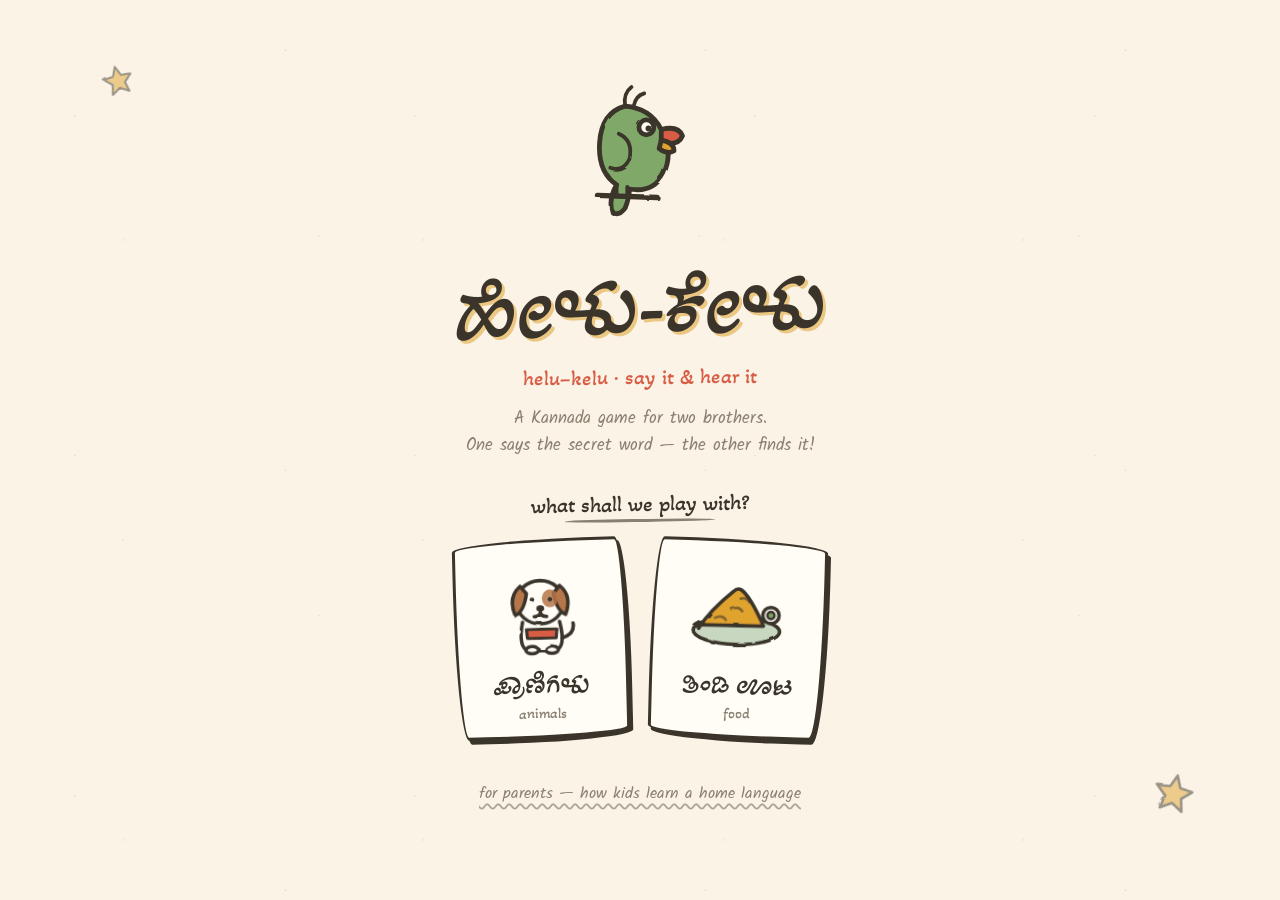
==== commit 6aaedd57: "Rebuild as ಹೇಳು-ಕೇಳು sibling barrier game with hand-drawn sketchbook design Product restart per feed" ====
--- a/index.html
+++ b/index.html
@@ -4,134 +4,418 @@
 <meta charset="UTF-8">
 <meta name="viewport" content="width=device-width, initial-scale=1, viewport-fit=cover">
 <meta name="apple-mobile-web-app-capable" content="yes">
-<meta name="apple-mobile-web-app-status-bar-style" content="default">
-<meta name="theme-color" content="#fdf8f0">
-<title>ಮಾತಾಡು! Maathaadu! — speak Kannada</title>
-<link rel="icon" href="data:image/svg+xml,%3Csvg xmlns='http://www.w3.org/2000/svg' viewBox='0 0 100 100'%3E%3Ccircle cx='50' cy='52' r='44' fill='%2358cc7a'/%3E%3Ccircle cx='38' cy='44' r='13' fill='%23fff'/%3E%3Ccircle cx='41' cy='46' r='6' fill='%232e2a5e'/%3E%3Ccircle cx='62' cy='44' r='13' fill='%23fff'/%3E%3Ccircle cx='59' cy='46' r='6' fill='%232e2a5e'/%3E%3Cpath d='M42 62 C42 57 58 57 58 62 C58 70 52 75 50 75 C48 75 42 70 42 62Z' fill='%23ffa62b'/%3E%3C/svg%3E">
+<meta name="theme-color" content="#faf3e6">
+<title>ಹೇಳು-ಕೇಳು · Helu-Kelu — the Kannada game for two</title>
+<link rel="icon" href="data:image/svg+xml,%3Csvg xmlns='http://www.w3.org/2000/svg' viewBox='0 0 100 100'%3E%3Crect width='100' height='100' rx='20' fill='%23faf3e6'/%3E%3Cpath d='M28 62 Q24 34 50 32 Q78 30 74 56 Q72 76 50 76 Q46 76 42 74 L30 84 Z' fill='none' stroke='%233a342b' stroke-width='6' stroke-linejoin='round'/%3E%3C/svg%3E">
 <link rel="preconnect" href="https://fonts.googleapis.com">
 <link rel="preconnect" href="https://fonts.gstatic.com" crossorigin>
-<link href="https://fonts.googleapis.com/css2?family=Baloo+Tamma+2:wght@500;700;800&family=Nunito:wght@600;700;800&display=swap" rel="stylesheet">
-<link rel="stylesheet" href="css/style.css">
+<link href="https://fonts.googleapis.com/css2?family=Akaya+Kanadaka&family=Kalam:wght@400;700&display=swap" rel="stylesheet">
+<link rel="stylesheet" href="css/barrier.css?v=1">
 </head>
 <body>
 
+<!-- ======================= hand-drawn art sprite ======================= -->
+<svg width="0" height="0" style="position:absolute" aria-hidden="true">
+  <defs>
+    <filter id="rough" x="-10%" y="-10%" width="120%" height="120%">
+      <feTurbulence type="fractalNoise" baseFrequency="0.045" numOctaves="2" seed="7" result="n"/>
+      <feDisplacementMap in="SourceGraphic" in2="n" scale="2.6"/>
+    </filter>
+    <filter id="rougher" x="-12%" y="-12%" width="124%" height="124%">
+      <feTurbulence type="fractalNoise" baseFrequency="0.06" numOctaves="2" seed="3" result="n"/>
+      <feDisplacementMap in="SourceGraphic" in2="n" scale="3.4"/>
+    </filter>
+  </defs>
+
+  <!-- ============ animals ============ -->
+  <symbol id="pic-naayi" viewBox="0 0 120 120">
+    <g filter="url(#rough)" stroke="#3a342b" stroke-width="4" stroke-linecap="round" stroke-linejoin="round">
+      <path d="M40 70 Q34 98 46 102 L76 102 Q88 98 81 70" fill="#fffdf6"/>
+      <path d="M44 78 L78 78 L77 88 L45 88 Z" fill="#d95d45" stroke-width="3.5"/>
+      <ellipse cx="60" cy="48" rx="26" ry="24" fill="#fffdf6"/>
+      <path d="M38 30 Q24 42 32 62 Q42 58 45 38 Z" fill="#b5764a"/>
+      <path d="M82 30 Q96 42 88 62 Q78 58 75 38 Z" fill="#b5764a"/>
+      <ellipse cx="71" cy="44" rx="9" ry="10" fill="#b5764a" stroke="none" opacity=".85"/>
+      <circle cx="51" cy="45" r="2.6" fill="#3a342b" stroke="none"/>
+      <circle cx="71" cy="45" r="2.6" fill="#3a342b" stroke="none"/>
+      <ellipse cx="60" cy="55" rx="4.5" ry="3.5" fill="#3a342b" stroke="none"/>
+      <path d="M60 58 Q60 64 53 64 M60 58 Q60 64 67 64" fill="none"/>
+      <ellipse cx="50" cy="101" rx="7" ry="4" fill="#fffdf6"/>
+      <ellipse cx="72" cy="101" rx="7" ry="4" fill="#fffdf6"/>
+      <path d="M84 88 Q98 84 96 72" fill="none"/>
+    </g>
+  </symbol>
+
+  <symbol id="pic-bekku" viewBox="0 0 120 120">
+    <g filter="url(#rough)" stroke="#3a342b" stroke-width="4" stroke-linecap="round" stroke-linejoin="round">
+      <path d="M42 72 Q34 100 48 103 L74 103 Q88 100 80 72" fill="#e8c98f"/>
+      <ellipse cx="60" cy="50" rx="25" ry="22" fill="#e8c98f"/>
+      <path d="M38 38 L34 18 L52 30 Z" fill="#e8c98f"/>
+      <path d="M82 38 L86 18 L68 30 Z" fill="#e8c98f"/>
+      <path d="M40 21 L44 28 M80 21 L76 28" stroke="#d95d45" stroke-width="3" fill="none"/>
+      <circle cx="50" cy="48" r="2.5" fill="#3a342b" stroke="none"/>
+      <circle cx="70" cy="48" r="2.5" fill="#3a342b" stroke="none"/>
+      <path d="M57 56 L63 56 L60 60 Z" fill="#d95d45" stroke-width="3"/>
+      <path d="M60 60 Q60 65 53 65 M60 60 Q60 65 67 65" fill="none"/>
+      <path d="M30 52 L14 48 M30 58 L15 60 M90 52 L106 48 M90 58 L105 60" fill="none" stroke-width="3"/>
+      <path d="M82 96 Q104 96 100 76" fill="none"/>
+      <path d="M46 88 L74 88" stroke-width="3" fill="none"/>
+    </g>
+  </symbol>
+
+  <symbol id="pic-aane" viewBox="0 0 120 120">
+    <g filter="url(#rough)" stroke="#3a342b" stroke-width="4" stroke-linecap="round" stroke-linejoin="round">
+      <ellipse cx="66" cy="66" rx="34" ry="27" fill="#9db3c9"/>
+      <circle cx="33" cy="52" r="18" fill="#9db3c9"/>
+      <path d="M30 64 Q22 78 28 92 Q34 98 38 92 Q34 80 40 70" fill="#9db3c9"/>
+      <path d="M44 40 Q58 30 60 48 Q58 62 46 62" fill="#7f97ad"/>
+      <circle cx="28" cy="48" r="2.5" fill="#3a342b" stroke="none"/>
+      <path d="M52 93 L52 102 M68 93 L68 102 M84 90 L84 100" fill="none"/>
+      <path d="M98 62 Q106 66 102 74" fill="none" stroke-width="3"/>
+    </g>
+  </symbol>
+
+  <symbol id="pic-huli" viewBox="0 0 120 120">
+    <g filter="url(#rough)" stroke="#3a342b" stroke-width="4" stroke-linecap="round" stroke-linejoin="round">
+      <ellipse cx="60" cy="58" rx="30" ry="27" fill="#e69a3c"/>
+      <path d="M38 38 L34 22 L50 30 Z" fill="#e69a3c"/>
+      <path d="M82 38 L86 22 L70 30 Z" fill="#e69a3c"/>
+      <ellipse cx="60" cy="70" rx="14" ry="11" fill="#fffdf6"/>
+      <circle cx="49" cy="52" r="2.7" fill="#3a342b" stroke="none"/>
+      <circle cx="71" cy="52" r="2.7" fill="#3a342b" stroke="none"/>
+      <path d="M56 66 L64 66 L60 71 Z" fill="#3a342b" stroke-width="3"/>
+      <path d="M60 71 Q60 77 52 77 M60 71 Q60 77 68 77" fill="none" stroke-width="3"/>
+      <path d="M33 44 L40 48 M32 58 L40 58 M86 44 L80 48 M88 58 L80 58" stroke-width="4" fill="none"/>
+      <path d="M52 34 L54 42 M68 34 L66 42" stroke-width="4" fill="none"/>
+    </g>
+  </symbol>
+
+  <symbol id="pic-hasu" viewBox="0 0 120 120">
+    <g filter="url(#rough)" stroke="#3a342b" stroke-width="4" stroke-linecap="round" stroke-linejoin="round">
+      <path d="M40 26 Q34 12 44 12 M80 26 Q86 12 76 12" fill="none"/>
+      <ellipse cx="60" cy="52" rx="27" ry="24" fill="#fffdf6"/>
+      <path d="M33 44 Q18 40 20 52 Q28 58 36 54" fill="#e8c98f"/>
+      <path d="M87 44 Q102 40 100 52 Q92 58 84 54" fill="#e8c98f"/>
+      <ellipse cx="60" cy="66" rx="16" ry="12" fill="#e9b8c2"/>
+      <circle cx="54" cy="66" r="2.4" fill="#3a342b" stroke="none"/>
+      <circle cx="66" cy="66" r="2.4" fill="#3a342b" stroke="none"/>
+      <circle cx="50" cy="46" r="2.6" fill="#3a342b" stroke="none"/>
+      <circle cx="70" cy="46" r="2.6" fill="#3a342b" stroke="none"/>
+      <path d="M42 34 Q50 28 56 33 Q50 40 42 34 Z" fill="#3a342b" stroke="none" opacity=".85"/>
+    </g>
+  </symbol>
+
+  <symbol id="pic-kudure" viewBox="0 0 120 120">
+    <g filter="url(#rough)" stroke="#3a342b" stroke-width="4" stroke-linecap="round" stroke-linejoin="round">
+      <path d="M44 100 L46 62 Q46 40 60 34 Q76 28 82 40 L88 52 Q90 60 80 60 L72 58 Q66 76 68 100" fill="#b5764a"/>
+      <path d="M54 34 Q50 22 58 18 L62 30" fill="#b5764a"/>
+      <path d="M64 32 Q66 20 74 22 L70 34" fill="#b5764a"/>
+      <path d="M46 62 Q36 60 38 46 Q40 34 50 30 Q44 40 48 46 Q42 52 46 62 Z" fill="#3a342b" stroke="none" opacity=".9"/>
+      <circle cx="72" cy="44" r="2.6" fill="#3a342b" stroke="none"/>
+      <ellipse cx="84" cy="52" rx="2.8" ry="2.2" fill="#3a342b" stroke="none"/>
+      <path d="M88 56 Q84 60 78 58" fill="none" stroke-width="3"/>
+    </g>
+  </symbol>
+
+  <symbol id="pic-meenu" viewBox="0 0 120 120">
+    <g filter="url(#rough)" stroke="#3a342b" stroke-width="4" stroke-linecap="round" stroke-linejoin="round">
+      <path d="M22 60 Q42 36 70 40 Q92 46 94 60 Q92 74 70 80 Q42 84 22 60 Z" fill="#6f9bce"/>
+      <path d="M94 60 L110 46 L106 60 L110 74 Z" fill="#6f9bce"/>
+      <path d="M56 42 Q64 52 56 62" fill="none" stroke-width="3"/>
+      <circle cx="36" cy="56" r="3" fill="#3a342b" stroke="none"/>
+      <path d="M60 66 Q66 70 72 66" fill="none" stroke-width="3"/>
+      <circle cx="24" cy="34" r="3.5" fill="none" stroke-width="3"/>
+      <circle cx="16" cy="24" r="2.5" fill="none" stroke-width="3"/>
+    </g>
+  </symbol>
+
+  <symbol id="pic-hakki" viewBox="0 0 120 120">
+    <g filter="url(#rough)" stroke="#3a342b" stroke-width="4" stroke-linecap="round" stroke-linejoin="round">
+      <path d="M40 66 Q36 38 62 36 Q86 36 84 60 Q82 82 58 82 Q44 80 40 66 Z" fill="#7fa869"/>
+      <path d="M50 56 Q62 50 68 62 Q60 70 50 64 Z" fill="#5f8550" stroke-width="3"/>
+      <path d="M84 52 L98 48 L86 60 Z" fill="#e0a32e"/>
+      <circle cx="72" cy="48" r="2.7" fill="#3a342b" stroke="none"/>
+      <path d="M40 66 L26 74 L38 74 Z" fill="#7fa869"/>
+      <path d="M56 82 L54 96 M66 80 L66 96" fill="none" stroke-width="3"/>
+      <path d="M30 96 L92 98" fill="none"/>
+    </g>
+  </symbol>
+
+  <!-- ============ food ============ -->
+  <symbol id="pic-anna_rice" viewBox="0 0 120 120">
+    <g filter="url(#rough)" stroke="#3a342b" stroke-width="4" stroke-linecap="round" stroke-linejoin="round">
+      <path d="M26 62 Q26 92 60 92 Q94 92 94 62 Z" fill="#6f9bce"/>
+      <path d="M32 62 Q34 44 60 44 Q86 44 88 62" fill="#fffdf6"/>
+      <path d="M46 52 L52 56 M62 48 L68 52 M74 56 L79 59 M52 60 L58 61" stroke-width="3" fill="none"/>
+      <path d="M48 34 Q52 26 48 18 M62 34 Q66 26 62 18 M76 34 Q80 26 76 18" fill="none" stroke-width="3" opacity=".7"/>
+    </g>
+  </symbol>
+
+  <symbol id="pic-haalu" viewBox="0 0 120 120">
+    <g filter="url(#rough)" stroke="#3a342b" stroke-width="4" stroke-linecap="round" stroke-linejoin="round">
+      <path d="M40 26 L44 98 Q44 102 50 102 L70 102 Q76 102 76 98 L80 26 Z" fill="#fffdf6"/>
+      <path d="M43 44 Q52 40 60 44 Q68 48 77 44 L79 30 L41 30 Z" fill="#eef2f6"/>
+      <path d="M46 62 L74 62" stroke-width="3" opacity=".4" fill="none"/>
+      <path d="M64 26 L78 8" fill="none" stroke="#d95d45" stroke-width="5"/>
+    </g>
+  </symbol>
+
+  <symbol id="pic-neeru" viewBox="0 0 120 120">
+    <g filter="url(#rough)" stroke="#3a342b" stroke-width="4" stroke-linecap="round" stroke-linejoin="round">
+      <path d="M60 14 Q76 38 76 50 Q76 66 60 66 Q44 66 44 50 Q44 38 60 14 Z" fill="#6f9bce"/>
+      <path d="M52 50 Q52 58 58 60" fill="none" stroke="#fffdf6" stroke-width="3.5"/>
+      <path d="M28 84 Q44 76 60 84 Q76 92 92 84" fill="none"/>
+      <path d="M28 96 Q44 88 60 96 Q76 104 92 96" fill="none"/>
+    </g>
+  </symbol>
+
+  <symbol id="pic-hannu" viewBox="0 0 120 120">
+    <g filter="url(#rough)" stroke="#3a342b" stroke-width="4" stroke-linecap="round" stroke-linejoin="round">
+      <path d="M60 38 Q34 30 30 58 Q28 86 52 94 Q60 97 68 94 Q92 86 90 58 Q86 30 60 38 Z" fill="#d95d45"/>
+      <path d="M60 38 Q58 26 62 20" fill="none"/>
+      <path d="M62 26 Q76 14 86 22 Q78 34 62 30 Z" fill="#7fa869"/>
+      <path d="M42 52 Q38 60 40 70" fill="none" stroke="#fffdf6" stroke-width="3.5"/>
+    </g>
+  </symbol>
+
+  <symbol id="pic-baalehannu" viewBox="0 0 120 120">
+    <g filter="url(#rough)" stroke="#3a342b" stroke-width="4" stroke-linecap="round" stroke-linejoin="round">
+      <path d="M28 32 Q30 74 62 88 Q88 98 98 80 Q94 76 88 78 Q64 80 46 56 Q36 42 38 30 Q32 26 28 32 Z" fill="#e0a32e"/>
+      <path d="M36 30 L38 22 L44 24 L42 32" fill="#7fa869"/>
+      <path d="M96 82 L102 88" fill="none"/>
+      <path d="M44 46 Q56 68 76 78" fill="none" stroke-width="3" opacity=".5"/>
+    </g>
+  </symbol>
+
+  <symbol id="pic-dose" viewBox="0 0 120 120">
+    <g filter="url(#rough)" stroke="#3a342b" stroke-width="4" stroke-linecap="round" stroke-linejoin="round">
+      <ellipse cx="58" cy="80" rx="48" ry="15" fill="#c8d8c0"/>
+      <path d="M16 78 Q14 74 20 74 L88 74 Q72 40 62 34 Q58 32 54 36 Q28 58 16 78 Z" fill="#e0a32e"/>
+      <path d="M34 66 Q42 62 46 68 M52 56 Q60 52 64 58 M62 44 Q68 42 72 48" fill="none" stroke-width="3" opacity=".55"/>
+      <circle cx="96" cy="62" r="9" fill="#fffdf6"/>
+      <circle cx="96" cy="62" r="4" fill="#7fa869" stroke-width="3"/>
+    </g>
+  </symbol>
+
+  <symbol id="pic-mosaru" viewBox="0 0 120 120">
+    <g filter="url(#rough)" stroke="#3a342b" stroke-width="4" stroke-linecap="round" stroke-linejoin="round">
+      <path d="M32 44 Q24 70 40 88 Q50 96 60 96 Q70 96 80 88 Q96 70 88 44 Z" fill="#c07a4a"/>
+      <path d="M32 44 Q40 36 60 36 Q80 36 88 44 Q80 52 60 52 Q40 52 32 44 Z" fill="#fffdf6"/>
+      <path d="M70 40 L84 16" fill="none" stroke-width="5"/>
+      <ellipse cx="86" cy="14" rx="7" ry="5" fill="#e8c98f"/>
+      <path d="M44 66 L76 66" stroke-width="3" opacity=".4" fill="none"/>
+    </g>
+  </symbol>
+
+  <symbol id="pic-sihi" viewBox="0 0 120 120">
+    <g filter="url(#rough)" stroke="#3a342b" stroke-width="4" stroke-linecap="round" stroke-linejoin="round">
+      <ellipse cx="60" cy="86" rx="40" ry="12" fill="#c8d8c0"/>
+      <circle cx="60" cy="54" r="28" fill="#e69a3c"/>
+      <circle cx="50" cy="46" r="2.4" fill="#b5764a" stroke="none"/>
+      <circle cx="64" cy="42" r="2.4" fill="#b5764a" stroke="none"/>
+      <circle cx="70" cy="56" r="2.4" fill="#b5764a" stroke="none"/>
+      <circle cx="55" cy="60" r="2.4" fill="#b5764a" stroke="none"/>
+      <circle cx="62" cy="68" r="2.4" fill="#b5764a" stroke="none"/>
+      <circle cx="44" cy="55" r="2.4" fill="#b5764a" stroke="none"/>
+      <path d="M52 30 Q56 24 62 28" fill="none" stroke-width="3" stroke="#7fa869"/>
+    </g>
+  </symbol>
+
+  <!-- ============ mascot & UI ============ -->
+  <symbol id="art-parrot" viewBox="0 0 160 160">
+    <g filter="url(#rough)" stroke="#3a342b" stroke-width="4.5" stroke-linecap="round" stroke-linejoin="round">
+      <path d="M66 34 Q44 40 42 68 Q40 96 58 108 Q50 122 54 134 Q60 138 66 130 Q70 120 70 112 Q92 116 102 98 Q112 78 100 56 Q90 36 66 34 Z" fill="#7fa869"/>
+      <path d="M100 56 Q116 52 120 62 Q116 72 100 68 Z" fill="#d95d45"/>
+      <path d="M100 66 Q112 68 112 76 Q106 80 98 74 Z" fill="#e0a32e"/>
+      <circle cx="86" cy="54" r="7" fill="#fffdf6"/>
+      <circle cx="88" cy="55" r="2.8" fill="#3a342b" stroke="none"/>
+      <path d="M60 60 Q74 66 70 84 Q64 96 52 92" fill="none" stroke-width="3.5"/>
+      <path d="M66 34 Q64 22 72 16 M74 34 Q76 24 84 22" fill="none" stroke-width="3.5"/>
+      <path d="M40 118 L96 120" fill="none" stroke-width="5"/>
+      <path d="M58 108 L58 118 M68 110 L68 119" fill="none" stroke-width="3.5"/>
+    </g>
+  </symbol>
+
+  <symbol id="av-anna" viewBox="0 0 120 120">
+    <g filter="url(#rough)" stroke="#3a342b" stroke-width="4" stroke-linecap="round" stroke-linejoin="round">
+      <circle cx="60" cy="62" r="34" fill="#fffdf6"/>
+      <path d="M30 52 Q34 26 60 26 Q86 26 90 52 Q76 44 66 46 Q46 50 30 52 Z" fill="#3a342b" stroke="none"/>
+      <path d="M34 30 L42 20 M50 26 L54 16 M68 24 L72 15" stroke-width="4" fill="none"/>
+      <circle cx="48" cy="60" r="2.7" fill="#3a342b" stroke="none"/>
+      <circle cx="72" cy="60" r="2.7" fill="#3a342b" stroke="none"/>
+      <path d="M50 76 Q60 84 70 76" fill="none"/>
+    </g>
+  </symbol>
+
+  <symbol id="av-putta" viewBox="0 0 120 120">
+    <g filter="url(#rough)" stroke="#3a342b" stroke-width="4" stroke-linecap="round" stroke-linejoin="round">
+      <circle cx="60" cy="64" r="32" fill="#fffdf6"/>
+      <path d="M32 56 Q28 32 48 30 Q46 22 56 22 Q58 14 68 18 Q78 14 80 26 Q92 30 88 44 Q92 52 88 56 Q72 44 56 48 Q42 52 32 56 Z" fill="#3a342b" stroke="none"/>
+      <circle cx="49" cy="63" r="2.6" fill="#3a342b" stroke="none"/>
+      <circle cx="71" cy="63" r="2.6" fill="#3a342b" stroke="none"/>
+      <circle cx="42" cy="72" r="1.8" fill="#d95d45" stroke="none" opacity=".7"/>
+      <circle cx="78" cy="72" r="1.8" fill="#d95d45" stroke="none" opacity=".7"/>
+      <path d="M48 76 Q60 88 72 76" fill="none"/>
+      <path d="M56 80 L56 84 L62 84 L62 80" stroke-width="3" fill="#fffdf6"/>
+    </g>
+  </symbol>
+
+  <symbol id="ic-sound" viewBox="0 0 60 60">
+    <g filter="url(#rougher)" stroke="#3a342b" stroke-width="4" stroke-linecap="round" stroke-linejoin="round" fill="none">
+      <path d="M12 24 L20 24 L32 12 L32 48 L20 36 L12 36 Z" fill="#e0a32e"/>
+      <path d="M40 22 Q46 30 40 38 M46 16 Q56 30 46 44"/>
+    </g>
+  </symbol>
+
+  <symbol id="ic-ear" viewBox="0 0 60 60">
+    <g filter="url(#rougher)" stroke="#3a342b" stroke-width="4" stroke-linecap="round" stroke-linejoin="round" fill="none">
+      <path d="M22 22 Q22 8 34 8 Q48 8 46 24 Q44 34 36 40 Q30 44 30 52" />
+      <path d="M30 24 Q30 16 36 17"/>
+    </g>
+  </symbol>
+
+  <symbol id="ic-eyes" viewBox="0 0 60 60">
+    <g filter="url(#rougher)" stroke="#3a342b" stroke-width="4" stroke-linecap="round" stroke-linejoin="round" fill="none">
+      <path d="M8 28 Q18 38 28 28 M32 28 Q42 38 52 28"/>
+      <path d="M14 36 L12 42 M24 38 L26 44 M38 38 L36 44 M48 36 L50 42" stroke-width="3"/>
+    </g>
+  </symbol>
+
+  <symbol id="ic-arrow" viewBox="0 0 60 60">
+    <g filter="url(#rougher)" stroke="#3a342b" stroke-width="4.5" stroke-linecap="round" stroke-linejoin="round" fill="none">
+      <path d="M8 34 Q28 18 46 28"/>
+      <path d="M46 28 L34 26 M46 28 L40 38"/>
+    </g>
+  </symbol>
+
+  <symbol id="ic-star" viewBox="0 0 60 60">
+    <g filter="url(#rougher)" stroke="#3a342b" stroke-width="3.5" stroke-linejoin="round">
+      <path d="M30 6 L37 22 L54 24 L41 36 L45 53 L30 44 L15 53 L19 36 L6 24 L23 22 Z" fill="#e0a32e"/>
+    </g>
+  </symbol>
+
+  <symbol id="ic-star-empty" viewBox="0 0 60 60">
+    <g filter="url(#rougher)" stroke="#3a342b" stroke-width="3.5" stroke-linejoin="round" opacity=".35">
+      <path d="M30 6 L37 22 L54 24 L41 36 L45 53 L30 44 L15 53 L19 36 L6 24 L23 22 Z" fill="none"/>
+    </g>
+  </symbol>
+
+  <symbol id="ic-check" viewBox="0 0 60 60">
+    <g filter="url(#rougher)" stroke="#7fa869" stroke-width="7" stroke-linecap="round" stroke-linejoin="round" fill="none">
+      <path d="M12 32 L26 46 L50 14"/>
+    </g>
+  </symbol>
+
+  <symbol id="ic-swap" viewBox="0 0 60 60">
+    <g filter="url(#rougher)" stroke="#3a342b" stroke-width="4" stroke-linecap="round" stroke-linejoin="round" fill="none">
+      <path d="M14 22 Q30 10 46 20 M46 20 L38 20 M46 20 L44 28"/>
+      <path d="M46 38 Q30 50 14 40 M14 40 L22 40 M14 40 L16 32"/>
+    </g>
+  </symbol>
+</svg>
+
 <!-- ======================= HOME ======================= -->
-<section id="screen-home" class="screen active">
-  <div class="wrap">
-    <header class="masthead">
-      <span class="float-emoji fe1">🦜</span>
-      <span class="float-emoji fe2">✨</span>
-      <span class="float-emoji fe3">🥭</span>
-      <h1 class="kn-title">ಮಾತಾಡು!</h1>
-      <div class="en-title">maathaadu! · speak!</div>
-      <p class="tagline">Listen to the parrot 🦜 and answer in Kannada</p>
-    </header>
-
-    <div class="players" id="players">
-      <button class="player" data-player="anna" aria-label="Play as Anna, listen and type">
-        <span class="avatar">😎</span>
-        <span class="pname">ಅಣ್ಣ Anna</span>
-        <span class="pmode">listen &amp; type ⌨️</span>
+<section id="s-home" class="screen active">
+  <div class="wrap center">
+    <div class="doodle d1"><svg><use href="#ic-star"/></svg></div>
+    <div class="doodle d2"><svg><use href="#ic-star"/></svg></div>
+
+    <div class="mascot"><svg><use href="#art-parrot"/></svg></div>
+    <h1 class="title">ಹೇಳು-ಕೇಳು</h1>
+    <div class="subtitle">helu–kelu · say it &amp; hear it</div>
+    <p class="tagline">A Kannada game for two brothers.<br>One says the secret word — the other finds it!</p>
+
+    <h2 class="pick-label">what shall we play with?</h2>
+    <div class="cat-row">
+      <button class="sketchbtn cat-card" data-cat="animals">
+        <svg class="cat-art"><use href="#pic-naayi"/></svg>
+        <span class="cat-kn">ಪ್ರಾಣಿಗಳು</span>
+        <span class="cat-en">animals</span>
       </button>
-      <button class="player" data-player="putta" aria-label="Play as Putta, listen and tap">
-        <span class="avatar">🦖</span>
-        <span class="pname">ಪುಟ್ಟ Putta</span>
-        <span class="pmode">listen &amp; tap 👆</span>
+      <button class="sketchbtn cat-card" data-cat="food">
+        <svg class="cat-art"><use href="#pic-dose"/></svg>
+        <span class="cat-kn">ತಿಂಡಿ ಊಟ</span>
+        <span class="cat-en">food</span>
       </button>
     </div>
 
-    <h2 class="shelf-title">PICK A GAME</h2>
-    <div class="lessons" id="lessons"></div>
-  </div>
-</section>
-
-<!-- ======================= LESSON ======================= -->
-<section id="screen-lesson" class="screen">
-  <div class="wrap">
-    <div class="lesson-top">
-      <button class="backbtn" id="btn-back" aria-label="Back to shelf">←</button>
-      <div class="lesson-name" id="lesson-name"></div>
-      <button class="mode-toggle" id="btn-mode" aria-label="Switch answer mode">⌨️</button>
+    <footer class="home-foot">
+      <a href="parents.html">for parents — how kids learn a home language</a>
+    </footer>
+  </div>
+</section>
+
+<!-- ======================= PASS ======================= -->
+<section id="s-pass" class="screen">
+  <div class="wrap center">
+    <div class="pass-avatar"><svg id="pass-avatar-svg"><use href="#av-anna"/></svg></div>
+    <h2 class="pass-title" id="pass-title">Give the iPad to Anna</h2>
+    <div class="pass-note framed" id="pass-note">
+      <svg class="inline-ic"><use href="#ic-eyes"/></svg>
+      <span id="pass-note-text">Putta — look away and open your ears!</span>
     </div>
-
-    <div class="progress-wrap" aria-hidden="true">
-      <div class="progress" id="progress"></div>
-      <div class="pcount" id="pcount"></div>
+    <button class="sketchbtn big primary" id="btn-pass-done">I've got it!</button>
+    <div class="score-line" id="pass-score"></div>
+  </div>
+</section>
+
+<!-- ======================= SPEAK ======================= -->
+<section id="s-speak" class="screen">
+  <div class="wrap center">
+    <h2 class="step-title" id="speak-title">Your secret word, Anna:</h2>
+    <div class="secret-card framed" id="secret-card">
+      <svg class="secret-art" id="secret-art"><use href="#pic-naayi"/></svg>
+      <div class="secret-kn" id="secret-kn">ನಾಯಿ</div>
+      <div class="secret-tr" id="secret-tr">naayi</div>
     </div>
-
-    <div class="stage">
-      <button class="parrot-btn" id="btn-parrot" aria-label="Play the Kannada word">
-        <svg viewBox="0 0 200 200" aria-hidden="true">
-          <!-- kawaii parrot, flat candy style -->
-          <ellipse cx="100" cy="188" rx="46" ry="8" fill="rgba(46,42,94,.08)"/>
-          <!-- head tuft -->
-          <ellipse cx="78" cy="30" rx="9" ry="15" fill="#ff6b6b" transform="rotate(-24 78 30)"/>
-          <ellipse cx="97" cy="24" rx="9" ry="16" fill="#ffc93c"/>
-          <ellipse cx="116" cy="30" rx="9" ry="15" fill="#9b5de5" transform="rotate(24 116 30)"/>
-          <!-- tail -->
-          <ellipse cx="52" cy="150" rx="14" ry="34" fill="#4cc9f0" transform="rotate(28 52 150)"/>
-          <!-- body -->
-          <path d="M100 32 C 58 32 42 74 44 116 C 46 156 68 182 100 182 C 132 182 154 156 156 116 C 158 74 142 32 100 32 Z" fill="#58cc7a"/>
-          <!-- belly -->
-          <ellipse cx="100" cy="134" rx="38" ry="42" fill="#c9f2d0"/>
-          <!-- wing -->
-          <ellipse cx="60" cy="112" rx="17" ry="30" fill="#3fae62" transform="rotate(12 60 112)"/>
-          <!-- eyes: big kawaii -->
-          <circle cx="82" cy="76" r="15" fill="#fff"/>
-          <circle cx="85" cy="78" r="7.5" fill="#2e2a5e"/>
-          <circle cx="88" cy="75" r="2.6" fill="#fff"/>
-          <circle cx="126" cy="76" r="15" fill="#fff"/>
-          <circle cx="123" cy="78" r="7.5" fill="#2e2a5e"/>
-          <circle cx="126" cy="75" r="2.6" fill="#fff"/>
-          <!-- blush -->
-          <circle cx="68" cy="96" r="6" fill="#ffb0c8" opacity=".8"/>
-          <circle cx="140" cy="96" r="6" fill="#ffb0c8" opacity=".8"/>
-          <!-- beak -->
-          <path d="M92 90 C 92 84 116 84 116 90 C 116 100 108 108 104 108 C 100 108 92 100 92 90 Z" fill="#ffa62b"/>
-          <!-- feet -->
-          <ellipse cx="86" cy="182" rx="10" ry="5" fill="#ffa62b"/>
-          <ellipse cx="114" cy="182" rx="10" ry="5" fill="#ffa62b"/>
-        </svg>
-      </button>
-      <div class="hint-listen" id="listen-hint">tap the parrot to hear it 🔊</div>
-      <div class="audio-row">
-        <button class="toybtn turq small" id="btn-again">🔊 again</button>
-        <button class="toybtn ivory small" id="btn-slow">🐢 slow</button>
-        <button class="toybtn yellow small" id="btn-hint">💡 hint</button>
-      </div>
+    <button class="sketchbtn small" id="btn-remind">
+      <svg class="inline-ic"><use href="#ic-ear"/></svg> remind me — hold close to your ear
+    </button>
+    <p class="coach">Say it in Kannada — loud and clear.<br>Big kids: try a whole sentence!</p>
+    <button class="sketchbtn big primary" id="btn-said">I said it out loud!</button>
+  </div>
+</section>
+
+<!-- ======================= GUESS ======================= -->
+<section id="s-guess" class="screen">
+  <div class="wrap center">
+    <h2 class="step-title" id="guess-title">What did Anna say? Tap it!</h2>
+    <div class="guess-grid" id="guess-grid"></div>
+  </div>
+</section>
+
+<!-- ======================= RESULT ======================= -->
+<section id="s-result" class="screen">
+  <div class="wrap center">
+    <div class="result-mark" id="result-mark"><svg><use href="#ic-check"/></svg></div>
+    <h2 class="result-title" id="result-title">ಭೇಷ್! Team point!</h2>
+    <div class="secret-card framed small-card">
+      <svg class="secret-art" id="result-art"><use href="#pic-naayi"/></svg>
+      <div class="secret-kn" id="result-kn">ನಾಯಿ</div>
+      <div class="secret-tr" id="result-tr">naayi · dog</div>
     </div>
-
-    <div class="answer-area" id="answer-area">
-      <div class="type-row" id="type-row">
-        <input class="answer-input" id="answer-input" type="text"
-               autocomplete="off" autocorrect="off" autocapitalize="off" spellcheck="false"
-               placeholder="type what you hear…" aria-label="Type the Kannada word in English letters">
-        <button class="toybtn green" id="btn-check">Check ✓</button>
-      </div>
-      <div class="choices" id="choices"></div>
-      <div class="feedback" id="feedback" role="status"></div>
-      <div id="reveal-slot"></div>
+    <button class="sketchbtn small" id="btn-result-hear">
+      <svg class="inline-ic"><use href="#ic-sound"/></svg> hear it again
+    </button>
+    <button class="sketchbtn big primary" id="btn-next">next round</button>
+    <div class="score-line" id="result-score"></div>
+  </div>
+</section>
+
+<!-- ======================= FINAL ======================= -->
+<section id="s-final" class="screen">
+  <div class="wrap center">
+    <div class="mascot small-mascot"><svg><use href="#art-parrot"/></svg></div>
+    <h2 class="final-title">Team ಅಣ್ಣ-ತಮ್ಮ!</h2>
+    <div class="final-stars" id="final-stars"></div>
+    <p class="final-sub" id="final-sub"></p>
+    <div class="final-row">
+      <button class="sketchbtn big primary" id="btn-again">play again</button>
+      <button class="sketchbtn big" id="btn-home">home</button>
     </div>
   </div>
 </section>
 
-<!-- ======================= COMPLETE ======================= -->
-<section id="screen-complete" class="screen">
-  <div class="wrap complete-stage">
-    <div class="done-burst">🦜🎉</div>
-    <h2 id="done-title">ಭೇಷ್! Bhesh!</h2>
-    <div class="done-sub" id="done-sub"></div>
-    <div class="done-stars" id="done-stars"></div>
-    <div class="complete-actions">
-      <button class="toybtn turq" id="btn-replay">🔁 play again</button>
-      <button class="toybtn yellow" id="btn-home">🏠 toy shelf</button>
-    </div>
-  </div>
-</section>
-
-<div class="confetti" id="confetti"></div>
-
-<script src="js/lessons.js"></script>
-<script src="js/app.js"></script>
+<script src="js/barrier.js?v=1"></script>
 </body>
 </html>
--- a/css/barrier.css
+++ b/css/barrier.css
@@ -0,0 +1,287 @@
+/* ==========================================================================
+   ಹೇಳು-ಕೇಳು (Helu-Kelu) — SKETCHBOOK design
+   Everything looks drawn by hand with a marker on warm paper: wobbly ink
+   borders, crayon fills, handwriting type. No emojis — only drawn art.
+   ========================================================================== */
+
+:root {
+  --paper:   #faf3e6;
+  --card:    #fffdf6;
+  --ink:     #3a342b;
+  --ink-soft:#8a8172;
+  --tomato:  #d95d45;
+  --mustard: #e0a32e;
+  --sage:    #7fa869;
+  --blue:    #6f9bce;
+  --plum:    #9a6b9e;
+
+  --hand: "Akaya Kanadaka", "Kalam", cursive;
+  --body: "Kalam", "Akaya Kanadaka", cursive;
+
+  /* three wobbly border shapes to alternate between */
+  --wob-a: 255px 18px 225px 20px / 20px 225px 18px 255px;
+  --wob-b: 18px 240px 22px 220px / 230px 20px 250px 18px;
+  --wob-c: 220px 24px 240px 18px / 18px 250px 22px 230px;
+}
+
+* { margin: 0; padding: 0; box-sizing: border-box; }
+html { height: 100%; }
+
+body {
+  min-height: 100%;
+  font-family: var(--body);
+  color: var(--ink);
+  background:
+    radial-gradient(1.2px 1.2px at 22% 34%, rgba(58,52,43,.16), transparent 100%),
+    radial-gradient(1.4px 1.4px at 68% 12%, rgba(58,52,43,.13), transparent 100%),
+    radial-gradient(1.1px 1.1px at 84% 62%, rgba(58,52,43,.15), transparent 100%),
+    radial-gradient(1.3px 1.3px at 41% 80%, rgba(58,52,43,.12), transparent 100%),
+    var(--paper);
+  background-size: 340px 340px, 420px 420px, 380px 380px, 300px 300px, auto;
+  -webkit-text-size-adjust: 100%;
+  -webkit-tap-highlight-color: transparent;
+  overscroll-behavior: none;
+  overflow-x: hidden;
+}
+
+button { font-family: inherit; color: inherit; border: none; background: none; cursor: pointer; -webkit-user-select: none; user-select: none; touch-action: manipulation; }
+
+.screen { display: none; min-height: 100dvh; }
+.screen.active { display: flex; }
+
+.wrap {
+  max-width: 760px;
+  margin: 0 auto;
+  padding: 26px 22px 50px;
+  width: 100%;
+}
+.center {
+  display: flex;
+  flex-direction: column;
+  align-items: center;
+  justify-content: center;
+  text-align: center;
+  gap: 16px;
+}
+
+/* --------------------------------------------------------------------------
+   Hand-drawn building blocks
+   -------------------------------------------------------------------------- */
+
+.sketchbtn {
+  display: inline-flex;
+  align-items: center;
+  justify-content: center;
+  gap: 10px;
+  min-height: 58px;
+  padding: 10px 26px;
+  background: var(--card);
+  border: 3px solid var(--ink);
+  border-radius: var(--wob-a);
+  box-shadow: 3px 4px 0 var(--ink);
+  font-family: var(--hand);
+  font-size: 1.35rem;
+  line-height: 1.2;
+  transition: transform .12s ease, box-shadow .12s ease;
+}
+.sketchbtn:nth-of-type(even) { border-radius: var(--wob-b); }
+.sketchbtn:active { transform: translate(3px, 4px); box-shadow: 0 0 0 var(--ink); }
+.sketchbtn.big { min-height: 68px; font-size: 1.6rem; padding: 12px 38px; }
+.sketchbtn.small { min-height: 50px; font-size: 1.05rem; padding: 8px 20px; box-shadow: 2px 3px 0 var(--ink); }
+.sketchbtn.primary { background: var(--mustard); }
+
+.framed {
+  background: var(--card);
+  border: 3px solid var(--ink);
+  border-radius: var(--wob-c);
+  box-shadow: 4px 5px 0 var(--ink);
+}
+
+.inline-ic { width: 28px; height: 28px; flex: none; }
+
+.doodle { position: fixed; opacity: .5; pointer-events: none; z-index: -1; }
+.doodle svg { width: 34px; height: 34px; }
+.doodle.d1 { top: 7%; left: 8%; transform: rotate(-14deg); }
+.doodle.d2 { bottom: 9%; right: 7%; transform: rotate(12deg) scale(1.3); }
+
+/* --------------------------------------------------------------------------
+   Home
+   -------------------------------------------------------------------------- */
+
+.mascot svg { width: min(170px, 40vw); height: min(170px, 40vw); }
+.mascot { animation: sway 3.4s ease-in-out infinite alternate; }
+@keyframes sway { from { transform: rotate(-2deg); } to { transform: rotate(2.5deg); } }
+.small-mascot svg { width: 120px; height: 120px; }
+
+.title {
+  font-family: var(--hand);
+  font-size: clamp(3.2rem, 12vw, 5rem);
+  font-weight: 400;
+  line-height: 1.05;
+  transform: rotate(-1.5deg);
+  text-shadow: 3px 3px 0 rgba(224,163,46,.55);
+}
+.subtitle {
+  font-family: var(--hand);
+  font-size: 1.35rem;
+  color: var(--tomato);
+  transform: rotate(-.6deg);
+}
+.tagline { font-size: 1.08rem; line-height: 1.55; color: var(--ink-soft); max-width: 430px; }
+
+.pick-label {
+  font-family: var(--hand);
+  font-size: 1.4rem;
+  font-weight: 400;
+  margin-top: 14px;
+  transform: rotate(-1deg);
+}
+.pick-label::after { content: ""; display: block; width: 150px; height: 3px; background: var(--ink); border-radius: 40% 60% 50% 50%; margin: 2px auto 0; opacity: .6; }
+
+.cat-row { display: flex; gap: 22px; flex-wrap: wrap; justify-content: center; }
+.cat-card {
+  flex-direction: column;
+  gap: 2px;
+  padding: 18px 30px 14px;
+  transform: rotate(-1.4deg);
+}
+.cat-card:last-child { transform: rotate(1.4deg); border-radius: var(--wob-b); }
+.cat-art { width: 108px; height: 108px; }
+.cat-kn { font-family: var(--hand); font-size: 1.7rem; }
+.cat-en { font-size: .95rem; color: var(--ink-soft); }
+
+.home-foot { margin-top: 26px; }
+.home-foot a { color: var(--ink-soft); font-size: .98rem; text-decoration: underline wavy rgba(58,52,43,.4) 1.5px; text-underline-offset: 5px; }
+
+/* --------------------------------------------------------------------------
+   Pass screen
+   -------------------------------------------------------------------------- */
+
+.pass-avatar svg { width: 130px; height: 130px; }
+.pass-title {
+  font-family: var(--hand);
+  font-size: clamp(1.9rem, 7vw, 2.6rem);
+  font-weight: 400;
+  line-height: 1.25;
+  transform: rotate(-1deg);
+  max-width: 520px;
+}
+.pass-note {
+  display: flex;
+  align-items: center;
+  gap: 12px;
+  padding: 14px 22px;
+  font-size: 1.15rem;
+  max-width: 460px;
+  transform: rotate(.8deg);
+}
+.pass-note .inline-ic { width: 40px; height: 40px; }
+
+.score-line { font-family: var(--hand); font-size: 1.2rem; color: var(--ink-soft); margin-top: 8px; }
+
+/* --------------------------------------------------------------------------
+   Speak screen
+   -------------------------------------------------------------------------- */
+
+.step-title {
+  font-family: var(--hand);
+  font-size: clamp(1.6rem, 6vw, 2.2rem);
+  font-weight: 400;
+  transform: rotate(-.8deg);
+  line-height: 1.3;
+}
+
+.secret-card {
+  display: flex;
+  flex-direction: column;
+  align-items: center;
+  gap: 2px;
+  padding: 22px 44px 16px;
+  transform: rotate(-1deg);
+  animation: cardIn .35s ease both;
+}
+@keyframes cardIn { from { transform: rotate(-1deg) scale(.85); opacity: 0; } }
+.secret-art { width: min(170px, 42vw); height: min(170px, 42vw); }
+.secret-kn { font-family: var(--hand); font-size: clamp(2.2rem, 9vw, 3rem); line-height: 1.2; }
+.secret-tr { font-size: 1.2rem; color: var(--tomato); }
+.small-card { padding: 14px 36px 12px; }
+.small-card .secret-art { width: 120px; height: 120px; }
+.small-card .secret-kn { font-size: 2.1rem; }
+
+.coach { font-size: 1.05rem; color: var(--ink-soft); line-height: 1.5; }
+
+/* --------------------------------------------------------------------------
+   Guess screen
+   -------------------------------------------------------------------------- */
+
+.guess-grid {
+  display: grid;
+  grid-template-columns: repeat(3, minmax(110px, 180px));
+  gap: 18px;
+  justify-content: center;
+  width: 100%;
+}
+@media (max-width: 560px) { .guess-grid { grid-template-columns: repeat(2, 1fr); } }
+
+.guess-card {
+  aspect-ratio: 1;
+  display: grid;
+  place-items: center;
+  background: var(--card);
+  border: 3px solid var(--ink);
+  border-radius: var(--wob-a);
+  box-shadow: 3px 4px 0 var(--ink);
+  transition: transform .12s ease, box-shadow .12s ease, background .15s ease;
+}
+.guess-card:nth-child(3n) { border-radius: var(--wob-b); transform: rotate(.9deg); }
+.guess-card:nth-child(3n+1) { transform: rotate(-.9deg); }
+.guess-card:nth-child(4n) { border-radius: var(--wob-c); }
+.guess-card svg { width: 82%; height: 82%; }
+.guess-card:active { transform: translate(3px,4px); box-shadow: 0 0 0 var(--ink); }
+.guess-card.correct { background: #e3edd7; animation: happy .5s ease; }
+@keyframes happy { 30% { transform: scale(1.08) rotate(2deg); } 60% { transform: scale(.98) rotate(-1deg); } }
+.guess-card.wrong { background: #f4ddd6; animation: nope .4s ease; }
+@keyframes nope { 25%,75% { transform: translateX(-7px); } 50%,100% { transform: translateX(7px); } }
+
+/* --------------------------------------------------------------------------
+   Result & final
+   -------------------------------------------------------------------------- */
+
+.result-mark svg { width: 90px; height: 90px; }
+.result-mark { animation: markIn .45s cubic-bezier(.3,1.6,.4,1) both; }
+@keyframes markIn { from { transform: scale(0) rotate(-20deg); } }
+
+.result-title {
+  font-family: var(--hand);
+  font-size: clamp(1.9rem, 7vw, 2.5rem);
+  font-weight: 400;
+  transform: rotate(-1deg);
+}
+.result-title.miss { color: var(--tomato); }
+
+.final-title {
+  font-family: var(--hand);
+  font-size: clamp(2.2rem, 8vw, 3rem);
+  font-weight: 400;
+  transform: rotate(-1.2deg);
+}
+.final-stars { display: flex; gap: 10px; }
+.final-stars svg { width: 64px; height: 64px; }
+.final-stars svg:nth-child(2) { transform: rotate(8deg) translateY(-6px); }
+.final-stars svg:nth-child(3) { transform: rotate(-6deg); }
+.final-sub { font-size: 1.15rem; color: var(--ink-soft); max-width: 440px; line-height: 1.5; }
+.final-row { display: flex; gap: 16px; flex-wrap: wrap; justify-content: center; }
+
+/* --------------------------------------------------------------------------
+   A11y & motion
+   -------------------------------------------------------------------------- */
+
+:focus-visible { outline: 3px dashed var(--blue); outline-offset: 4px; }
+
+@media (prefers-reduced-motion: reduce) {
+  *, *::before, *::after {
+    animation-duration: .01ms !important;
+    animation-iteration-count: 1 !important;
+    transition-duration: .01ms !important;
+  }
+}
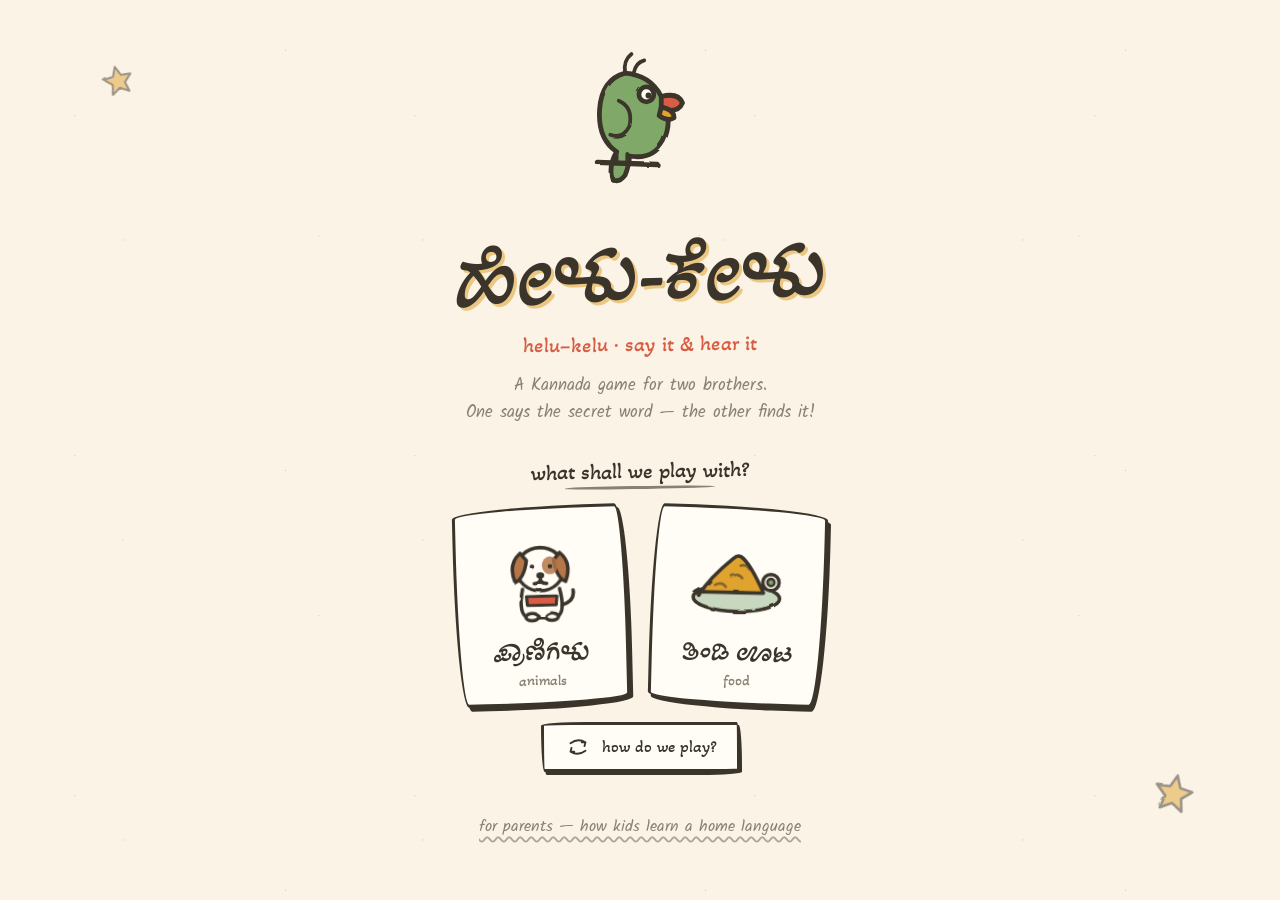
==== commit 0d235d57: "First-time onboarding comic + custom player names Three hand-drawn SVG comic scenes explain the two-" ====
--- a/index.html
+++ b/index.html
@@ -10,7 +10,7 @@
 <link rel="preconnect" href="https://fonts.googleapis.com">
 <link rel="preconnect" href="https://fonts.gstatic.com" crossorigin>
 <link href="https://fonts.googleapis.com/css2?family=Akaya+Kanadaka&family=Kalam:wght@400;700&display=swap" rel="stylesheet">
-<link rel="stylesheet" href="css/barrier.css?v=1">
+<link rel="stylesheet" href="css/barrier.css?v=2">
 </head>
 <body>
 
@@ -236,7 +236,7 @@
     </g>
   </symbol>
 
-  <symbol id="av-anna" viewBox="0 0 120 120">
+  <symbol id="av-p1" viewBox="0 0 120 120">
     <g filter="url(#rough)" stroke="#3a342b" stroke-width="4" stroke-linecap="round" stroke-linejoin="round">
       <circle cx="60" cy="62" r="34" fill="#fffdf6"/>
       <path d="M30 52 Q34 26 60 26 Q86 26 90 52 Q76 44 66 46 Q46 50 30 52 Z" fill="#3a342b" stroke="none"/>
@@ -247,7 +247,7 @@
     </g>
   </symbol>
 
-  <symbol id="av-putta" viewBox="0 0 120 120">
+  <symbol id="av-p2" viewBox="0 0 120 120">
     <g filter="url(#rough)" stroke="#3a342b" stroke-width="4" stroke-linecap="round" stroke-linejoin="round">
       <circle cx="60" cy="64" r="32" fill="#fffdf6"/>
       <path d="M32 56 Q28 32 48 30 Q46 22 56 22 Q58 14 68 18 Q78 14 80 26 Q92 30 88 44 Q92 52 88 56 Q72 44 56 48 Q42 52 32 56 Z" fill="#3a342b" stroke="none"/>
@@ -310,6 +310,88 @@
     <g filter="url(#rougher)" stroke="#3a342b" stroke-width="4" stroke-linecap="round" stroke-linejoin="round" fill="none">
       <path d="M14 22 Q30 10 46 20 M46 20 L38 20 M46 20 L44 28"/>
       <path d="M46 38 Q30 50 14 40 M14 40 L22 40 M14 40 L16 32"/>
+    </g>
+  </symbol>
+
+  <!-- ============ how-to-play comic scenes ============ -->
+  <symbol id="scene-1" viewBox="0 0 280 170">
+    <g filter="url(#rough)" stroke="#3a342b" stroke-width="3.5" stroke-linecap="round" stroke-linejoin="round">
+      <!-- player 1, whispering the secret word -->
+      <circle cx="62" cy="52" r="22" fill="#fffdf6"/>
+      <path d="M42 46 Q46 28 64 28 Q80 28 82 44 Q70 38 60 40 Q48 42 42 46 Z" fill="#3a342b" stroke="none"/>
+      <path d="M46 30 L52 22 M58 27 L61 19 M70 26 L74 18" stroke-width="3.5" fill="none"/>
+      <circle cx="54" cy="52" r="2.2" fill="#3a342b" stroke="none"/>
+      <circle cx="70" cy="52" r="2.2" fill="#3a342b" stroke="none"/>
+      <ellipse cx="62" cy="62" rx="4" ry="5" fill="#3a342b" stroke="none"/>
+      <path d="M44 78 Q36 96 40 128 L84 128 Q88 96 80 78 Q62 72 44 78 Z" fill="#7fa869"/>
+      <!-- tablet held close -->
+      <rect x="34" y="98" width="56" height="40" rx="6" fill="#fffdf6" transform="rotate(-5 62 118)"/>
+      <circle cx="55" cy="114" r="8" fill="#e8c98f" transform="rotate(-5 62 118)"/>
+      <path d="M48 108 L44 102 M62 108 L66 102" transform="rotate(-5 62 118)" fill="none" stroke-width="3"/>
+      <path d="M28 92 Q20 104 28 116 M96 92 Q102 104 96 116" fill="none" stroke-width="3.5"/>
+      <!-- speech bubble -->
+      <path d="M128 20 Q120 20 120 36 Q120 56 136 58 L130 74 L152 60 Q236 64 240 42 Q244 22 210 20 Z" fill="#fffdf6"/>
+      <text x="182" y="49" text-anchor="middle" font-family="Akaya Kanadaka, Kalam, cursive" font-size="27" fill="#3a342b" stroke="none">ನಾಯಿ!</text>
+      <!-- loud marks -->
+      <path d="M246 30 L258 24 M248 42 L262 42 M246 52 L258 58" fill="none" stroke-width="3.5" stroke="#d95d45"/>
+    </g>
+  </symbol>
+
+  <symbol id="scene-2" viewBox="0 0 280 170">
+    <g filter="url(#rough)" stroke="#3a342b" stroke-width="3.5" stroke-linecap="round" stroke-linejoin="round">
+      <!-- player 1 handing over -->
+      <circle cx="46" cy="60" r="19" fill="#fffdf6"/>
+      <path d="M29 54 Q33 40 48 40 Q62 40 63 52 Q52 46 44 48 Q35 50 29 54 Z" fill="#3a342b" stroke="none"/>
+      <circle cx="40" cy="60" r="2" fill="#3a342b" stroke="none"/>
+      <circle cx="53" cy="60" r="2" fill="#3a342b" stroke="none"/>
+      <path d="M40 68 Q46 73 52 68" fill="none" stroke-width="3"/>
+      <path d="M32 84 Q26 100 30 130 L64 130 Q68 100 62 84 Q46 78 32 84 Z" fill="#6f9bce"/>
+      <path d="M62 92 Q80 84 96 90" fill="none" stroke-width="4"/>
+      <!-- tablet mid-pass -->
+      <rect x="98" y="76" width="52" height="38" rx="6" fill="#fffdf6" transform="rotate(8 124 95)"/>
+      <!-- motion arrow -->
+      <path d="M92 48 Q140 22 196 44 M196 44 L182 38 M196 44 L188 54" fill="none" stroke-width="4"/>
+      <!-- player 2 listening -->
+      <circle cx="222" cy="64" r="19" fill="#fffdf6"/>
+      <path d="M205 58 Q202 42 216 40 Q214 34 222 34 Q224 28 231 32 Q239 30 240 40 Q248 44 244 54 Q232 46 220 50 Q210 52 205 58 Z" fill="#3a342b" stroke="none"/>
+      <circle cx="216" cy="64" r="2" fill="#3a342b" stroke="none"/>
+      <circle cx="229" cy="64" r="2" fill="#3a342b" stroke="none"/>
+      <path d="M217 72 Q222 76 227 72" fill="none" stroke-width="3"/>
+      <path d="M208 88 Q202 102 206 130 L240 130 Q244 102 238 88 Q222 82 208 88 Z" fill="#d95d45"/>
+      <path d="M240 96 Q252 90 254 78" fill="none" stroke-width="4"/>
+      <!-- listening arcs -->
+      <path d="M192 66 Q186 72 192 80 M184 60 Q174 72 184 86" fill="none" stroke-width="3" stroke="#6f9bce"/>
+    </g>
+  </symbol>
+
+  <symbol id="scene-3" viewBox="0 0 280 170">
+    <g filter="url(#rough)" stroke="#3a342b" stroke-width="3.5" stroke-linecap="round" stroke-linejoin="round">
+      <!-- player 2 tapping -->
+      <circle cx="52" cy="58" r="19" fill="#fffdf6"/>
+      <path d="M35 52 Q32 36 46 34 Q44 28 52 28 Q54 22 61 26 Q69 24 70 34 Q78 38 74 48 Q62 40 50 44 Q40 46 35 52 Z" fill="#3a342b" stroke="none"/>
+      <circle cx="46" cy="58" r="2" fill="#3a342b" stroke="none"/>
+      <circle cx="59" cy="58" r="2" fill="#3a342b" stroke="none"/>
+      <path d="M46 66 Q52 71 58 66" fill="none" stroke-width="3"/>
+      <path d="M38 82 Q32 98 36 130 L70 130 Q74 98 68 82 Q52 76 38 82 Z" fill="#d95d45"/>
+      <path d="M68 92 Q86 96 100 104" fill="none" stroke-width="4"/>
+      <!-- tablet with picture grid -->
+      <rect x="102" y="76" width="76" height="58" rx="7" fill="#fffdf6"/>
+      <circle cx="122" cy="94" r="9" fill="#e8c98f"/>
+      <path d="M116 89 L112 84 M128 89 L132 84" fill="none" stroke-width="2.5"/>
+      <path d="M148 92 Q156 84 168 92 Q156 100 148 92 Z" fill="#6f9bce" stroke-width="3"/>
+      <path d="M112 116 Q118 108 130 118 Q120 124 112 116 Z" fill="#e0a32e" stroke-width="3"/>
+      <circle cx="158" cy="117" r="9" fill="#d95d45"/>
+      <!-- tap burst on the dog -->
+      <path d="M122 74 L122 66 M110 78 L104 72 M134 78 L140 72" fill="none" stroke-width="3" stroke="#e0a32e"/>
+      <!-- check + star -->
+      <path d="M196 60 L208 74 L232 34" fill="none" stroke="#7fa869" stroke-width="7"/>
+      <path d="M236 84 L241 96 L254 97 L244 106 L247 119 L236 112 L225 119 L228 106 L218 97 L231 96 Z" fill="#e0a32e" stroke-width="3"/>
+      <!-- cheering arms far right -->
+      <circle cx="248" cy="140" r="12" fill="#fffdf6"/>
+      <path d="M238 134 Q240 126 250 126 Q256 126 258 132 Q250 128 244 131 Z" fill="#3a342b" stroke="none"/>
+      <path d="M243 139 h.1 M253 139 h.1" stroke-width="3"/>
+      <path d="M242 147 Q248 151 254 147" fill="none" stroke-width="2.5"/>
+      <path d="M236 148 L226 138 M260 148 L270 138" fill="none" stroke-width="4"/>
     </g>
   </symbol>
 </svg>
@@ -339,20 +421,59 @@
       </button>
     </div>
 
+    <button class="sketchbtn small" id="btn-howto">
+      <svg class="inline-ic"><use href="#ic-swap"/></svg> how do we play?
+    </button>
+
     <footer class="home-foot">
       <a href="parents.html">for parents — how kids learn a home language</a>
     </footer>
   </div>
 </section>
 
+<!-- ======================= HOW TO PLAY ======================= -->
+<section id="s-howto" class="screen">
+  <div class="wrap center">
+    <h2 class="step-title" id="howto-title">how do we play?</h2>
+    <div class="howto-box framed">
+      <svg class="scene" id="howto-scene"><use href="#scene-1"/></svg>
+    </div>
+    <p class="howto-cap" id="howto-cap"></p>
+    <div class="howto-dots" id="howto-dots"></div>
+    <button class="sketchbtn big primary" id="btn-howto-next">next</button>
+  </div>
+</section>
+
+<!-- ======================= PLAYERS ======================= -->
+<section id="s-players" class="screen">
+  <div class="wrap center">
+    <h2 class="step-title">who's playing today?</h2>
+    <div class="players-row">
+      <div class="player-card framed">
+        <svg class="pav"><use href="#av-p1"/></svg>
+        <input class="name-input" id="name-p1" maxlength="12" autocomplete="off"
+               placeholder="player 1" aria-label="Player 1 name">
+      </div>
+      <div class="vs">&amp;</div>
+      <div class="player-card framed">
+        <svg class="pav"><use href="#av-p2"/></svg>
+        <input class="name-input" id="name-p2" maxlength="12" autocomplete="off"
+               placeholder="player 2" aria-label="Player 2 name">
+      </div>
+    </div>
+    <p class="coach">Two players, one iPad — youngest types first!</p>
+    <button class="sketchbtn big primary" id="btn-players-go">let's play!</button>
+  </div>
+</section>
+
 <!-- ======================= PASS ======================= -->
 <section id="s-pass" class="screen">
   <div class="wrap center">
-    <div class="pass-avatar"><svg id="pass-avatar-svg"><use href="#av-anna"/></svg></div>
-    <h2 class="pass-title" id="pass-title">Give the iPad to Anna</h2>
+    <div class="pass-avatar"><svg id="pass-avatar-svg"><use href="#av-p1"/></svg></div>
+    <h2 class="pass-title" id="pass-title">Give the iPad to Player 1</h2>
     <div class="pass-note framed" id="pass-note">
       <svg class="inline-ic"><use href="#ic-eyes"/></svg>
-      <span id="pass-note-text">Putta — look away and open your ears!</span>
+      <span id="pass-note-text">Player 2 — look away and open your ears!</span>
     </div>
     <button class="sketchbtn big primary" id="btn-pass-done">I've got it!</button>
     <div class="score-line" id="pass-score"></div>
@@ -362,7 +483,7 @@
 <!-- ======================= SPEAK ======================= -->
 <section id="s-speak" class="screen">
   <div class="wrap center">
-    <h2 class="step-title" id="speak-title">Your secret word, Anna:</h2>
+    <h2 class="step-title" id="speak-title">Your secret word:</h2>
     <div class="secret-card framed" id="secret-card">
       <svg class="secret-art" id="secret-art"><use href="#pic-naayi"/></svg>
       <div class="secret-kn" id="secret-kn">ನಾಯಿ</div>
@@ -379,7 +500,7 @@
 <!-- ======================= GUESS ======================= -->
 <section id="s-guess" class="screen">
   <div class="wrap center">
-    <h2 class="step-title" id="guess-title">What did Anna say? Tap it!</h2>
+    <h2 class="step-title" id="guess-title">What did they say? Tap it!</h2>
     <div class="guess-grid" id="guess-grid"></div>
   </div>
 </section>
@@ -406,7 +527,7 @@
 <section id="s-final" class="screen">
   <div class="wrap center">
     <div class="mascot small-mascot"><svg><use href="#art-parrot"/></svg></div>
-    <h2 class="final-title">Team ಅಣ್ಣ-ತಮ್ಮ!</h2>
+    <h2 class="final-title" id="final-title">What a team!</h2>
     <div class="final-stars" id="final-stars"></div>
     <p class="final-sub" id="final-sub"></p>
     <div class="final-row">
@@ -416,6 +537,6 @@
   </div>
 </section>
 
-<script src="js/barrier.js?v=1"></script>
+<script src="js/barrier.js?v=2"></script>
 </body>
 </html>
--- a/css/barrier.css
+++ b/css/barrier.css
@@ -154,6 +154,58 @@
 .home-foot a { color: var(--ink-soft); font-size: .98rem; text-decoration: underline wavy rgba(58,52,43,.4) 1.5px; text-underline-offset: 5px; }
 
 /* --------------------------------------------------------------------------
+   How-to comic & player names
+   -------------------------------------------------------------------------- */
+
+.howto-box {
+  width: min(560px, 92vw);
+  padding: 14px 10px 6px;
+  transform: rotate(-.6deg);
+}
+.scene { width: 100%; height: auto; aspect-ratio: 280 / 170; }
+.howto-cap {
+  font-size: 1.15rem;
+  line-height: 1.55;
+  max-width: 460px;
+  min-height: 3.2em;
+}
+.howto-dots { display: flex; gap: 10px; }
+.howto-dots i {
+  width: 14px; height: 14px;
+  border: 2.5px solid var(--ink);
+  border-radius: 45% 55% 50% 50% / 55% 45% 55% 45%;
+  background: transparent;
+}
+.howto-dots i.on { background: var(--mustard); }
+
+.players-row { display: flex; align-items: center; gap: 16px; flex-wrap: wrap; justify-content: center; }
+.player-card {
+  display: flex;
+  flex-direction: column;
+  align-items: center;
+  gap: 6px;
+  padding: 18px 26px 20px;
+  transform: rotate(-1deg);
+}
+.player-card:last-child { transform: rotate(1deg); border-radius: var(--wob-b); }
+.player-card .pav { width: 96px; height: 96px; }
+.name-input {
+  width: 150px;
+  border: none;
+  border-bottom: 3px dashed var(--ink);
+  background: transparent;
+  font-family: var(--hand);
+  font-size: 1.4rem;
+  text-align: center;
+  color: var(--ink);
+  outline: none;
+  padding: 2px 4px;
+}
+.name-input:focus { border-bottom-color: var(--tomato); }
+.name-input::placeholder { color: var(--ink-soft); opacity: .7; }
+.players-row .vs { font-family: var(--hand); font-size: 2rem; color: var(--tomato); transform: rotate(-4deg); }
+
+/* --------------------------------------------------------------------------
    Pass screen
    -------------------------------------------------------------------------- */
 
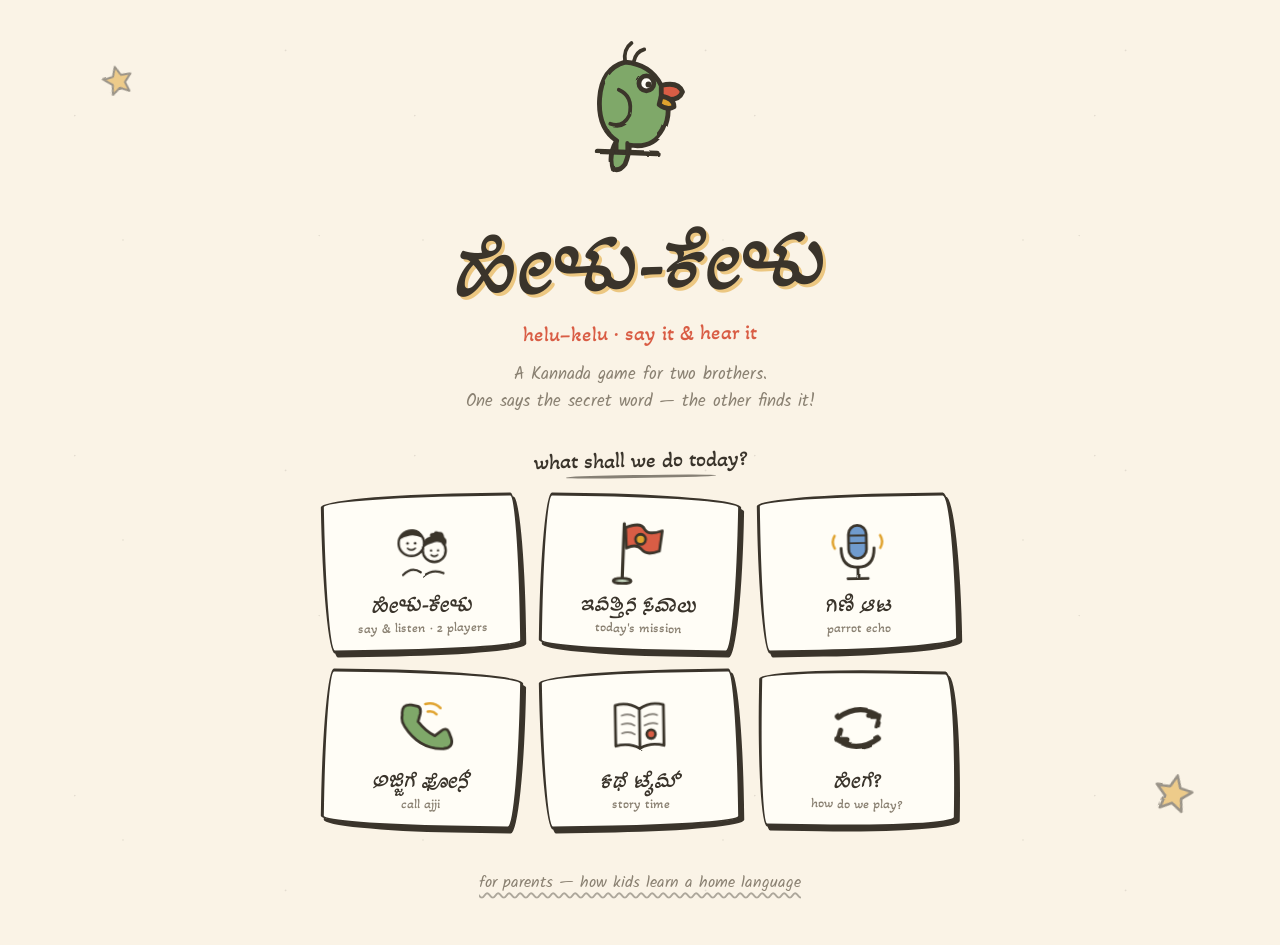
==== commit e42add78: "Implement the research roadmap: missions, echo, ajji call, story, parent voice Home becomes an activ" ====
--- a/index.html
+++ b/index.html
@@ -10,7 +10,7 @@
 <link rel="preconnect" href="https://fonts.googleapis.com">
 <link rel="preconnect" href="https://fonts.gstatic.com" crossorigin>
 <link href="https://fonts.googleapis.com/css2?family=Akaya+Kanadaka&family=Kalam:wght@400;700&display=swap" rel="stylesheet">
-<link rel="stylesheet" href="css/barrier.css?v=2">
+<link rel="stylesheet" href="css/barrier.css?v=3">
 </head>
 <body>
 
@@ -310,6 +310,59 @@
     <g filter="url(#rougher)" stroke="#3a342b" stroke-width="4" stroke-linecap="round" stroke-linejoin="round" fill="none">
       <path d="M14 22 Q30 10 46 20 M46 20 L38 20 M46 20 L44 28"/>
       <path d="M46 38 Q30 50 14 40 M14 40 L22 40 M14 40 L16 32"/>
+    </g>
+  </symbol>
+
+  <!-- ============ activity icons ============ -->
+  <symbol id="ic-two" viewBox="0 0 120 120">
+    <g filter="url(#rough)" stroke="#3a342b" stroke-width="4" stroke-linecap="round" stroke-linejoin="round">
+      <circle cx="44" cy="46" r="20" fill="#fffdf6"/>
+      <path d="M26 40 Q30 24 46 24 Q60 24 62 38 Q50 32 42 34 Q32 36 26 40 Z" fill="#3a342b" stroke="none"/>
+      <circle cx="38" cy="46" r="2.2" fill="#3a342b" stroke="none"/>
+      <circle cx="50" cy="46" r="2.2" fill="#3a342b" stroke="none"/>
+      <path d="M38 54 Q44 59 50 54" fill="none" stroke-width="3"/>
+      <circle cx="80" cy="58" r="18" fill="#fffdf6"/>
+      <path d="M64 52 Q62 38 74 36 Q72 30 80 30 Q82 26 88 29 Q95 28 96 37 Q102 42 98 50 Q88 42 78 46 Q70 48 64 52 Z" fill="#3a342b" stroke="none"/>
+      <circle cx="75" cy="58" r="2" fill="#3a342b" stroke="none"/>
+      <circle cx="86" cy="58" r="2" fill="#3a342b" stroke="none"/>
+      <path d="M75 65 Q80 69 85 65" fill="none" stroke-width="3"/>
+      <path d="M30 96 Q44 82 58 92 M62 98 Q78 86 94 94" fill="none" stroke-width="3.5"/>
+    </g>
+  </symbol>
+
+  <symbol id="ic-flag" viewBox="0 0 120 120">
+    <g filter="url(#rough)" stroke="#3a342b" stroke-width="4.5" stroke-linecap="round" stroke-linejoin="round">
+      <path d="M34 16 L32 104" fill="none" stroke-width="5"/>
+      <path d="M36 22 Q60 12 66 24 Q72 34 94 26 L90 58 Q70 66 62 56 Q54 46 38 54 Z" fill="#d95d45"/>
+      <circle cx="60" cy="40" r="8" fill="#e0a32e"/>
+      <ellipse cx="32" cy="106" rx="14" ry="4" fill="#c8d8c0"/>
+    </g>
+  </symbol>
+
+  <symbol id="ic-mic" viewBox="0 0 120 120">
+    <g filter="url(#rough)" stroke="#3a342b" stroke-width="4.5" stroke-linecap="round" stroke-linejoin="round">
+      <rect x="46" y="18" width="28" height="52" rx="14" fill="#6f9bce"/>
+      <path d="M48 34 L72 34 M48 46 L72 46" stroke-width="3" fill="none"/>
+      <path d="M34 54 Q34 84 60 84 Q86 84 86 54" fill="none"/>
+      <path d="M60 84 L60 100 M44 102 L76 102" fill="none"/>
+      <path d="M24 34 Q18 44 24 54 M96 34 Q102 44 96 54" fill="none" stroke="#e0a32e" stroke-width="4"/>
+    </g>
+  </symbol>
+
+  <symbol id="ic-phone" viewBox="0 0 120 120">
+    <g filter="url(#rough)" stroke="#3a342b" stroke-width="4.5" stroke-linecap="round" stroke-linejoin="round">
+      <path d="M28 40 Q26 22 42 24 L52 26 Q58 28 56 38 L53 50 Q66 66 80 72 L90 64 Q98 58 102 66 L106 76 Q110 90 94 92 Q56 94 32 58 Q26 50 28 40 Z" fill="#7fa869"/>
+      <path d="M64 22 Q78 18 88 28 M68 34 Q76 32 82 38" fill="none" stroke="#e0a32e" stroke-width="4"/>
+    </g>
+  </symbol>
+
+  <symbol id="ic-book" viewBox="0 0 120 120">
+    <g filter="url(#rough)" stroke="#3a342b" stroke-width="4.5" stroke-linecap="round" stroke-linejoin="round">
+      <path d="M60 30 Q42 18 22 24 L22 88 Q42 82 60 92 Q78 82 98 88 L98 24 Q78 18 60 30 Z" fill="#fffdf6"/>
+      <path d="M60 30 L60 92" fill="none"/>
+      <path d="M32 40 Q44 36 52 42 M32 54 Q44 50 52 56 M32 68 Q44 64 52 70" fill="none" stroke-width="3" opacity=".6"/>
+      <path d="M68 42 Q80 36 88 40 M68 56 Q80 50 88 54" fill="none" stroke-width="3" opacity=".6"/>
+      <circle cx="78" cy="70" r="7" fill="#d95d45"/>
     </g>
   </symbol>
 
@@ -407,7 +460,50 @@
     <div class="subtitle">helu–kelu · say it &amp; hear it</div>
     <p class="tagline">A Kannada game for two brothers.<br>One says the secret word — the other finds it!</p>
 
-    <h2 class="pick-label">what shall we play with?</h2>
+    <h2 class="pick-label">what shall we do today?</h2>
+    <div class="act-grid">
+      <button class="sketchbtn act-card" id="act-barrier">
+        <svg class="act-art"><use href="#ic-two"/></svg>
+        <span class="act-kn">ಹೇಳು-ಕೇಳು</span>
+        <span class="act-en">say &amp; listen · 2 players</span>
+      </button>
+      <button class="sketchbtn act-card" id="act-mission">
+        <svg class="act-art"><use href="#ic-flag"/></svg>
+        <span class="act-kn">ಇವತ್ತಿನ ಸವಾಲು</span>
+        <span class="act-en">today's mission</span>
+      </button>
+      <button class="sketchbtn act-card" id="act-echo">
+        <svg class="act-art"><use href="#ic-mic"/></svg>
+        <span class="act-kn">ಗಿಣಿ ಆಟ</span>
+        <span class="act-en">parrot echo</span>
+      </button>
+      <button class="sketchbtn act-card" id="act-ajji">
+        <svg class="act-art"><use href="#ic-phone"/></svg>
+        <span class="act-kn">ಅಜ್ಜಿಗೆ ಫೋನ್</span>
+        <span class="act-en">call ajji</span>
+      </button>
+      <button class="sketchbtn act-card" id="act-story">
+        <svg class="act-art"><use href="#ic-book"/></svg>
+        <span class="act-kn">ಕಥೆ ಟೈಮ್</span>
+        <span class="act-en">story time</span>
+      </button>
+      <button class="sketchbtn act-card" id="btn-howto">
+        <svg class="act-art"><use href="#ic-swap"/></svg>
+        <span class="act-kn">ಹೇಗೆ?</span>
+        <span class="act-en">how do we play?</span>
+      </button>
+    </div>
+
+    <footer class="home-foot">
+      <a href="parents.html">for parents — how kids learn a home language</a>
+    </footer>
+  </div>
+</section>
+
+<!-- ======================= CATEGORY PICK (barrier game) ======================= -->
+<section id="s-cats" class="screen">
+  <div class="wrap center">
+    <h2 class="step-title">what shall we play with?</h2>
     <div class="cat-row">
       <button class="sketchbtn cat-card" data-cat="animals">
         <svg class="cat-art"><use href="#pic-naayi"/></svg>
@@ -420,14 +516,125 @@
         <span class="cat-en">food</span>
       </button>
     </div>
-
-    <button class="sketchbtn small" id="btn-howto">
-      <svg class="inline-ic"><use href="#ic-swap"/></svg> how do we play?
+    <button class="sketchbtn small back-home">back</button>
+  </div>
+</section>
+
+<!-- ======================= MISSION ======================= -->
+<section id="s-mission-who" class="screen">
+  <div class="wrap center">
+    <h2 class="step-title">whose mission is it?</h2>
+    <div class="players-row">
+      <button class="sketchbtn player-card" id="mw-p1">
+        <svg class="pav"><use href="#av-p1"/></svg>
+        <span class="mw-name" id="mw-name-p1">Player 1</span>
+      </button>
+      <button class="sketchbtn player-card" id="mw-p2">
+        <svg class="pav"><use href="#av-p2"/></svg>
+        <span class="mw-name" id="mw-name-p2">Player 2</span>
+      </button>
+    </div>
+    <p class="coach">A new secret mission every day — say it to a real person,<br>and a grown-up gives you the star.</p>
+    <button class="sketchbtn small back-home">back</button>
+  </div>
+</section>
+
+<section id="s-mission" class="screen">
+  <div class="wrap center">
+    <h2 class="step-title" id="mission-title">Today's mission</h2>
+    <div class="streak-line" id="mission-streak"></div>
+    <div class="secret-card framed">
+      <div class="mission-do" id="mission-do"></div>
+      <div class="secret-kn" id="mission-kn"></div>
+      <div class="secret-tr" id="mission-tr"></div>
+    </div>
+    <div class="row-wrap">
+      <button class="sketchbtn small" id="btn-mission-hear">
+        <svg class="inline-ic"><use href="#ic-sound"/></svg> hear it
+      </button>
+      <button class="sketchbtn small" id="btn-mission-slow">
+        <svg class="inline-ic"><use href="#ic-ear"/></svg> slowly
+      </button>
+      <button class="sketchbtn small" id="btn-mission-rec">
+        <svg class="inline-ic"><use href="#ic-mic"/></svg> <span id="mission-rec-label">practice</span>
+      </button>
+    </div>
+    <p class="coach" id="mission-coach">Practice here, then go say it to a real person — for real!</p>
+    <button class="sketchbtn big primary" id="btn-mission-done">
+      <svg class="inline-ic"><use href="#ic-star"/></svg> <span id="mission-done-label">grown-up: they said it!</span>
     </button>
-
-    <footer class="home-foot">
-      <a href="parents.html">for parents — how kids learn a home language</a>
-    </footer>
+    <button class="sketchbtn small back-home">back</button>
+  </div>
+</section>
+
+<!-- ======================= ECHO ======================= -->
+<section id="s-echo-lvl" class="screen">
+  <div class="wrap center">
+    <div class="mascot small-mascot"><svg><use href="#art-parrot"/></svg></div>
+    <h2 class="step-title">Can you say it just like the parrot?</h2>
+    <div class="row-wrap">
+      <button class="sketchbtn lvl-card" data-lvl="1"><span class="lvl-big">1</span><span>little words</span></button>
+      <button class="sketchbtn lvl-card" data-lvl="2"><span class="lvl-big">2</span><span>sentences</span></button>
+      <button class="sketchbtn lvl-card" data-lvl="3"><span class="lvl-big">3</span><span>big-kid talk</span></button>
+    </div>
+    <button class="sketchbtn small back-home">back</button>
+  </div>
+</section>
+
+<section id="s-echo" class="screen">
+  <div class="wrap center">
+    <div class="score-line" id="echo-count"></div>
+    <div class="secret-card framed">
+      <div class="secret-kn" id="echo-kn"></div>
+      <div class="secret-tr" id="echo-tr"></div>
+    </div>
+    <div class="row-wrap">
+      <button class="sketchbtn small" id="btn-echo-hear">
+        <svg class="inline-ic"><use href="#ic-sound"/></svg> hear it
+      </button>
+      <button class="sketchbtn small" id="btn-echo-slow">
+        <svg class="inline-ic"><use href="#ic-ear"/></svg> slowly
+      </button>
+    </div>
+    <button class="sketchbtn big primary" id="btn-echo-rec"><span id="echo-rec-label">record me!</span></button>
+    <p class="coach" id="echo-note">Listen first, then record yourself saying it.</p>
+    <div class="row-wrap" id="echo-rate" hidden>
+      <button class="sketchbtn small" data-rate="again">try again</button>
+      <button class="sketchbtn small" data-rate="almost">almost!</button>
+      <button class="sketchbtn small primary" data-rate="same">sounds the same!</button>
+    </div>
+    <button class="sketchbtn small back-home">back</button>
+  </div>
+</section>
+
+<!-- ======================= AJJI CALL ======================= -->
+<section id="s-ajji" class="screen">
+  <div class="wrap center">
+    <h2 class="step-title">Get ready to call ajji!</h2>
+    <p class="coach">Practice these five, then make the real call.<br>Tick each one you actually said to ajji.</p>
+    <div class="ajji-list" id="ajji-list"></div>
+    <div class="score-line" id="ajji-score"></div>
+    <button class="sketchbtn small back-home">back</button>
+  </div>
+</section>
+
+<!-- ======================= STORY ======================= -->
+<section id="s-story" class="screen">
+  <div class="wrap center">
+    <div class="score-line" id="story-count"></div>
+    <div class="secret-card framed story-card" id="story-card">
+      <svg class="secret-art" id="story-art"><use href="#pic-bekku"/></svg>
+      <div class="story-kn" id="story-kn"></div>
+      <div class="story-en" id="story-en"></div>
+    </div>
+    <div class="row-wrap" id="story-opts" hidden></div>
+    <div class="row-wrap">
+      <button class="sketchbtn small" id="btn-story-hear">
+        <svg class="inline-ic"><use href="#ic-sound"/></svg> hear it again
+      </button>
+      <button class="sketchbtn big primary" id="btn-story-next">next</button>
+    </div>
+    <button class="sketchbtn small back-home">back</button>
   </div>
 </section>
 
@@ -537,6 +744,7 @@
   </div>
 </section>
 
-<script src="js/barrier.js?v=2"></script>
+<script src="js/content.js?v=1"></script>
+<script src="js/barrier.js?v=3"></script>
 </body>
 </html>
--- a/css/barrier.css
+++ b/css/barrier.css
@@ -25,6 +25,7 @@
 }
 
 * { margin: 0; padding: 0; box-sizing: border-box; }
+[hidden] { display: none !important; }
 html { height: 100%; }
 
 body {
@@ -138,6 +139,87 @@
 }
 .pick-label::after { content: ""; display: block; width: 150px; height: 3px; background: var(--ink); border-radius: 40% 60% 50% 50%; margin: 2px auto 0; opacity: .6; }
 
+/* activity hub */
+.act-grid {
+  display: grid;
+  grid-template-columns: repeat(3, minmax(150px, 200px));
+  gap: 18px;
+  justify-content: center;
+  width: 100%;
+}
+@media (max-width: 620px) { .act-grid { grid-template-columns: repeat(2, 1fr); } }
+.act-card {
+  flex-direction: column;
+  gap: 2px;
+  padding: 16px 10px 12px;
+  min-height: 158px;
+  border-radius: var(--wob-a);
+}
+.act-card:nth-child(odd) { transform: rotate(-1deg); }
+.act-card:nth-child(even) { transform: rotate(1deg); border-radius: var(--wob-b); }
+.act-card:nth-child(3n) { border-radius: var(--wob-c); }
+.act-art { width: 76px; height: 76px; }
+.act-kn { font-family: var(--hand); font-size: 1.35rem; line-height: 1.2; }
+.act-en { font-size: .85rem; color: var(--ink-soft); }
+
+.row-wrap { display: flex; gap: 12px; flex-wrap: wrap; justify-content: center; }
+
+/* missions */
+.mission-do { font-size: 1.12rem; max-width: 380px; line-height: 1.5; margin-bottom: 6px; }
+.streak-line { font-family: var(--hand); font-size: 1.15rem; color: var(--tomato); }
+.mw-name { font-family: var(--hand); font-size: 1.4rem; }
+
+/* echo levels */
+.lvl-card { flex-direction: column; gap: 0; padding: 16px 30px 12px; }
+.lvl-big { font-family: var(--hand); font-size: 2.4rem; line-height: 1.1; color: var(--tomato); }
+
+/* ajji checklist */
+.ajji-list { display: flex; flex-direction: column; gap: 14px; width: min(560px, 94vw); }
+.ajji-row {
+  display: flex;
+  align-items: center;
+  gap: 12px;
+  padding: 12px 16px;
+  text-align: left;
+}
+.ajji-row .a-txt { flex: 1; }
+.ajji-row .a-kn { font-family: var(--hand); font-size: 1.35rem; line-height: 1.3; }
+.ajji-row .a-tr { font-size: .92rem; color: var(--tomato); }
+.ajji-row .a-en { font-size: .88rem; color: var(--ink-soft); }
+.ajji-row .abtn {
+  min-width: 52px; min-height: 52px;
+  display: grid; place-items: center;
+  background: var(--card);
+  border: 3px solid var(--ink);
+  border-radius: 45% 55% 50% 50% / 55% 45% 55% 45%;
+  box-shadow: 2px 3px 0 var(--ink);
+  transition: transform .1s ease, box-shadow .1s ease, background .15s ease;
+}
+.ajji-row .abtn:active { transform: translate(2px,3px); box-shadow: 0 0 0 var(--ink); }
+.ajji-row .abtn svg { width: 30px; height: 30px; }
+.ajji-row .abtn.ticked { background: #e3edd7; }
+.ajji-row .abtn.rec-on { background: #f4ddd6; }
+
+/* story */
+.story-card { max-width: 560px; padding: 20px 30px 16px; }
+.story-card .secret-art { width: 120px; height: 120px; }
+.story-kn { font-family: var(--hand); font-size: clamp(1.5rem, 6vw, 2rem); line-height: 1.45; }
+.story-en { font-size: .98rem; color: var(--ink-soft); margin-top: 6px; }
+.story-opt {
+  width: 130px; height: 130px;
+  display: grid; place-items: center;
+  background: var(--card);
+  border: 3px solid var(--ink);
+  border-radius: var(--wob-a);
+  box-shadow: 3px 4px 0 var(--ink);
+  transition: transform .1s ease, box-shadow .1s ease, background .15s ease;
+}
+.story-opt:last-child { border-radius: var(--wob-b); }
+.story-opt:active { transform: translate(3px,4px); box-shadow: 0 0 0 var(--ink); }
+.story-opt svg { width: 82%; height: 82%; }
+.story-opt.correct { background: #e3edd7; animation: happy .5s ease; }
+.story-opt.wrong { background: #f4ddd6; animation: nope .4s ease; }
+
 .cat-row { display: flex; gap: 22px; flex-wrap: wrap; justify-content: center; }
 .cat-card {
   flex-direction: column;
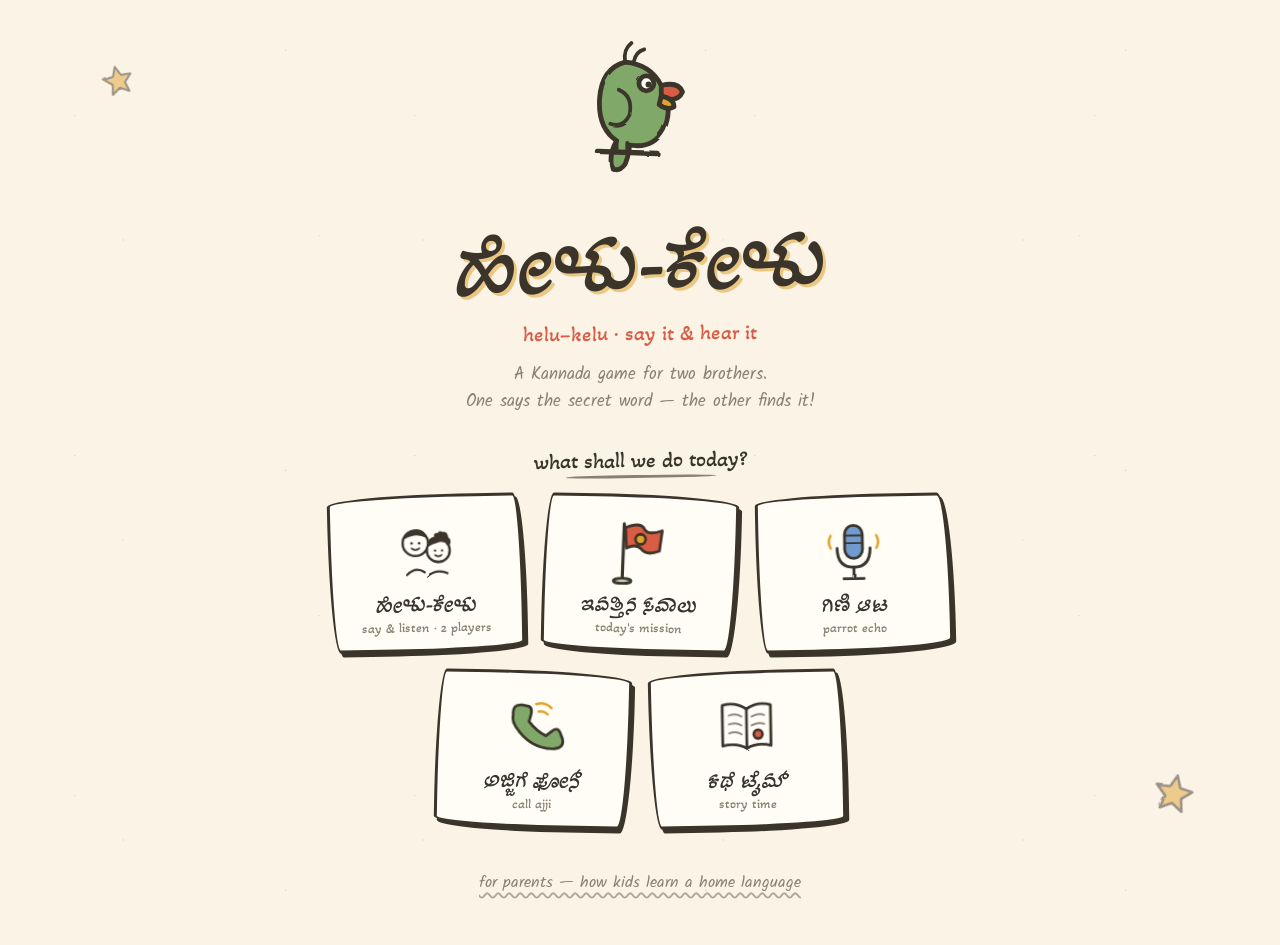
==== commit e32938d2: "Scope the how-to comic to the Helu-Kelu game The comic explains only the barrier game, so its button" ====
--- a/index.html
+++ b/index.html
@@ -10,7 +10,7 @@
 <link rel="preconnect" href="https://fonts.googleapis.com">
 <link rel="preconnect" href="https://fonts.gstatic.com" crossorigin>
 <link href="https://fonts.googleapis.com/css2?family=Akaya+Kanadaka&family=Kalam:wght@400;700&display=swap" rel="stylesheet">
-<link rel="stylesheet" href="css/barrier.css?v=3">
+<link rel="stylesheet" href="css/barrier.css?v=4">
 </head>
 <body>
 
@@ -487,11 +487,6 @@
         <span class="act-kn">ಕಥೆ ಟೈಮ್</span>
         <span class="act-en">story time</span>
       </button>
-      <button class="sketchbtn act-card" id="btn-howto">
-        <svg class="act-art"><use href="#ic-swap"/></svg>
-        <span class="act-kn">ಹೇಗೆ?</span>
-        <span class="act-en">how do we play?</span>
-      </button>
     </div>
 
     <footer class="home-foot">
@@ -516,7 +511,12 @@
         <span class="cat-en">food</span>
       </button>
     </div>
-    <button class="sketchbtn small back-home">back</button>
+    <div class="row-wrap">
+      <button class="sketchbtn small" id="btn-howto">
+        <svg class="inline-ic"><use href="#ic-swap"/></svg> how do we play?
+      </button>
+      <button class="sketchbtn small back-home">back</button>
+    </div>
   </div>
 </section>
 
@@ -745,6 +745,6 @@
 </section>
 
 <script src="js/content.js?v=1"></script>
-<script src="js/barrier.js?v=3"></script>
+<script src="js/barrier.js?v=4"></script>
 </body>
 </html>
--- a/css/barrier.css
+++ b/css/barrier.css
@@ -141,18 +141,18 @@
 
 /* activity hub */
 .act-grid {
-  display: grid;
-  grid-template-columns: repeat(3, minmax(150px, 200px));
+  display: flex;
+  flex-wrap: wrap;
   gap: 18px;
   justify-content: center;
   width: 100%;
 }
-@media (max-width: 620px) { .act-grid { grid-template-columns: repeat(2, 1fr); } }
 .act-card {
   flex-direction: column;
   gap: 2px;
   padding: 16px 10px 12px;
   min-height: 158px;
+  width: min(196px, 44vw);
   border-radius: var(--wob-a);
 }
 .act-card:nth-child(odd) { transform: rotate(-1deg); }
